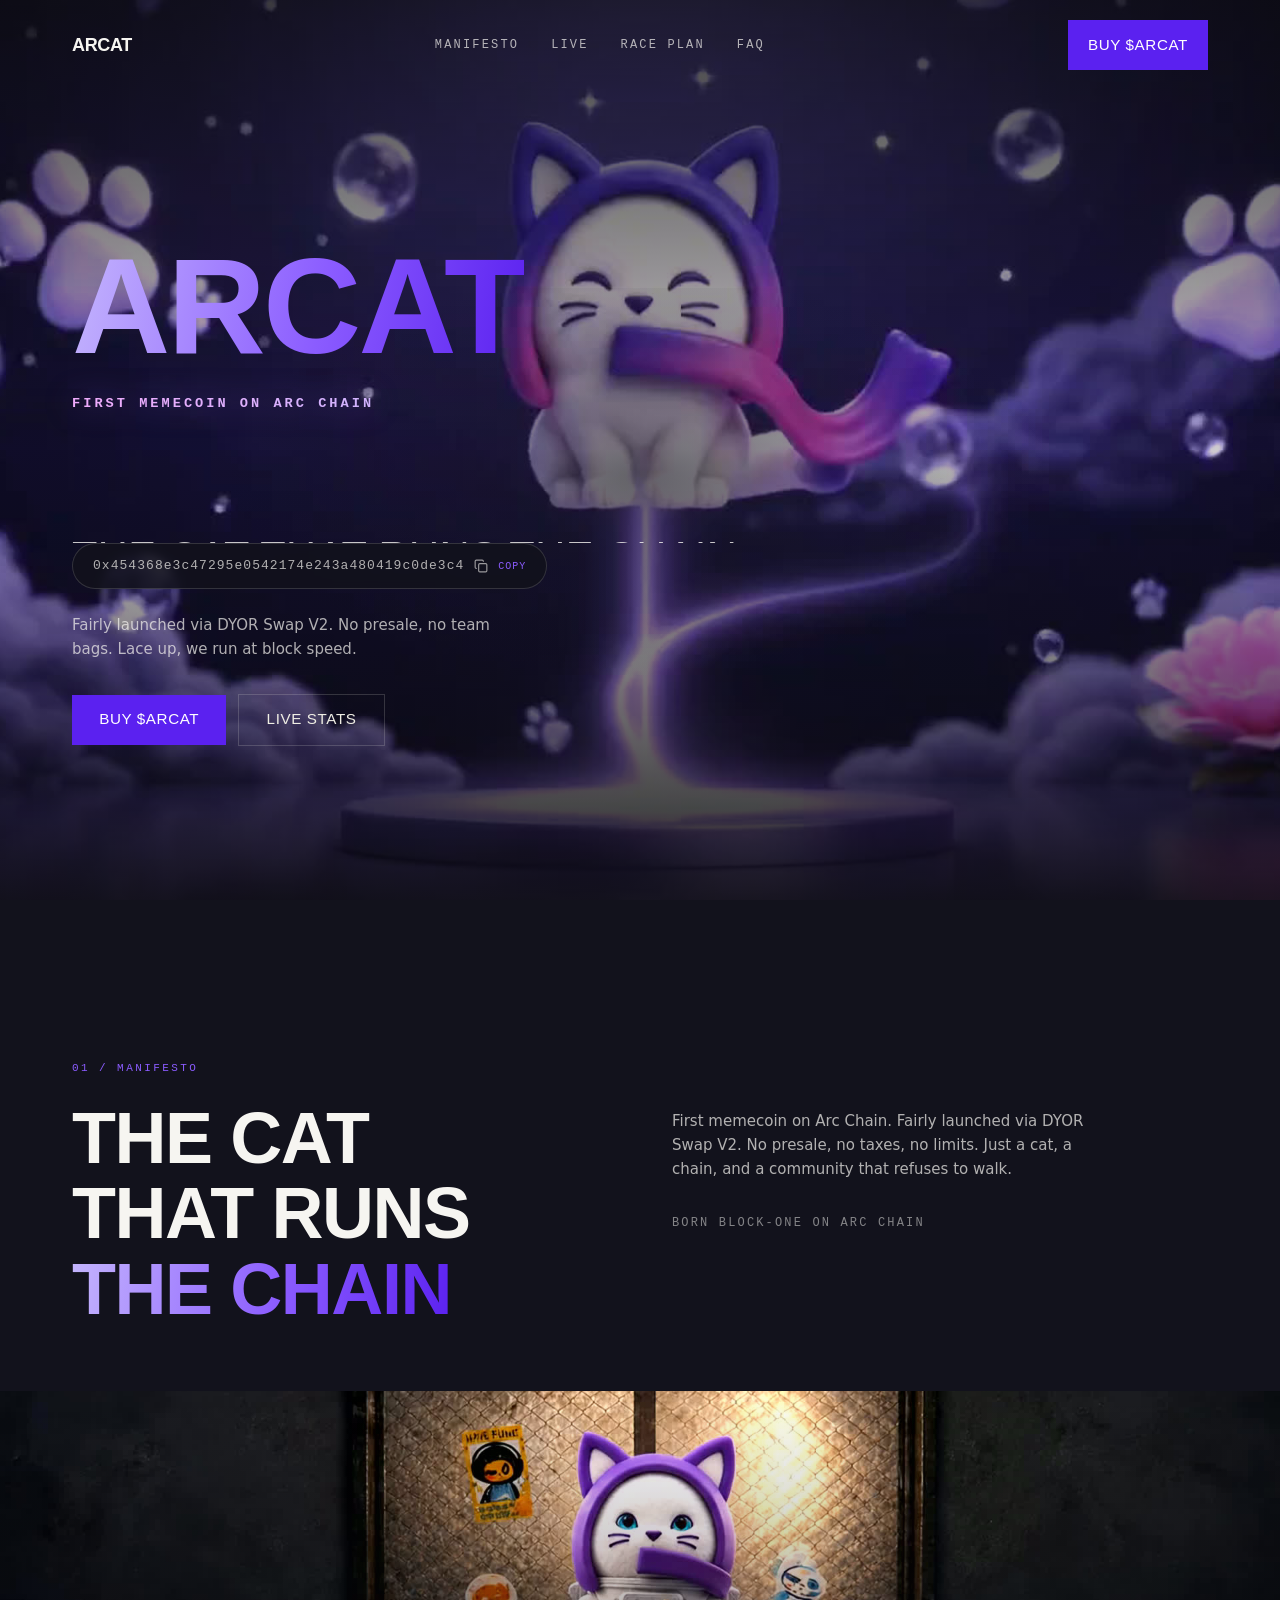
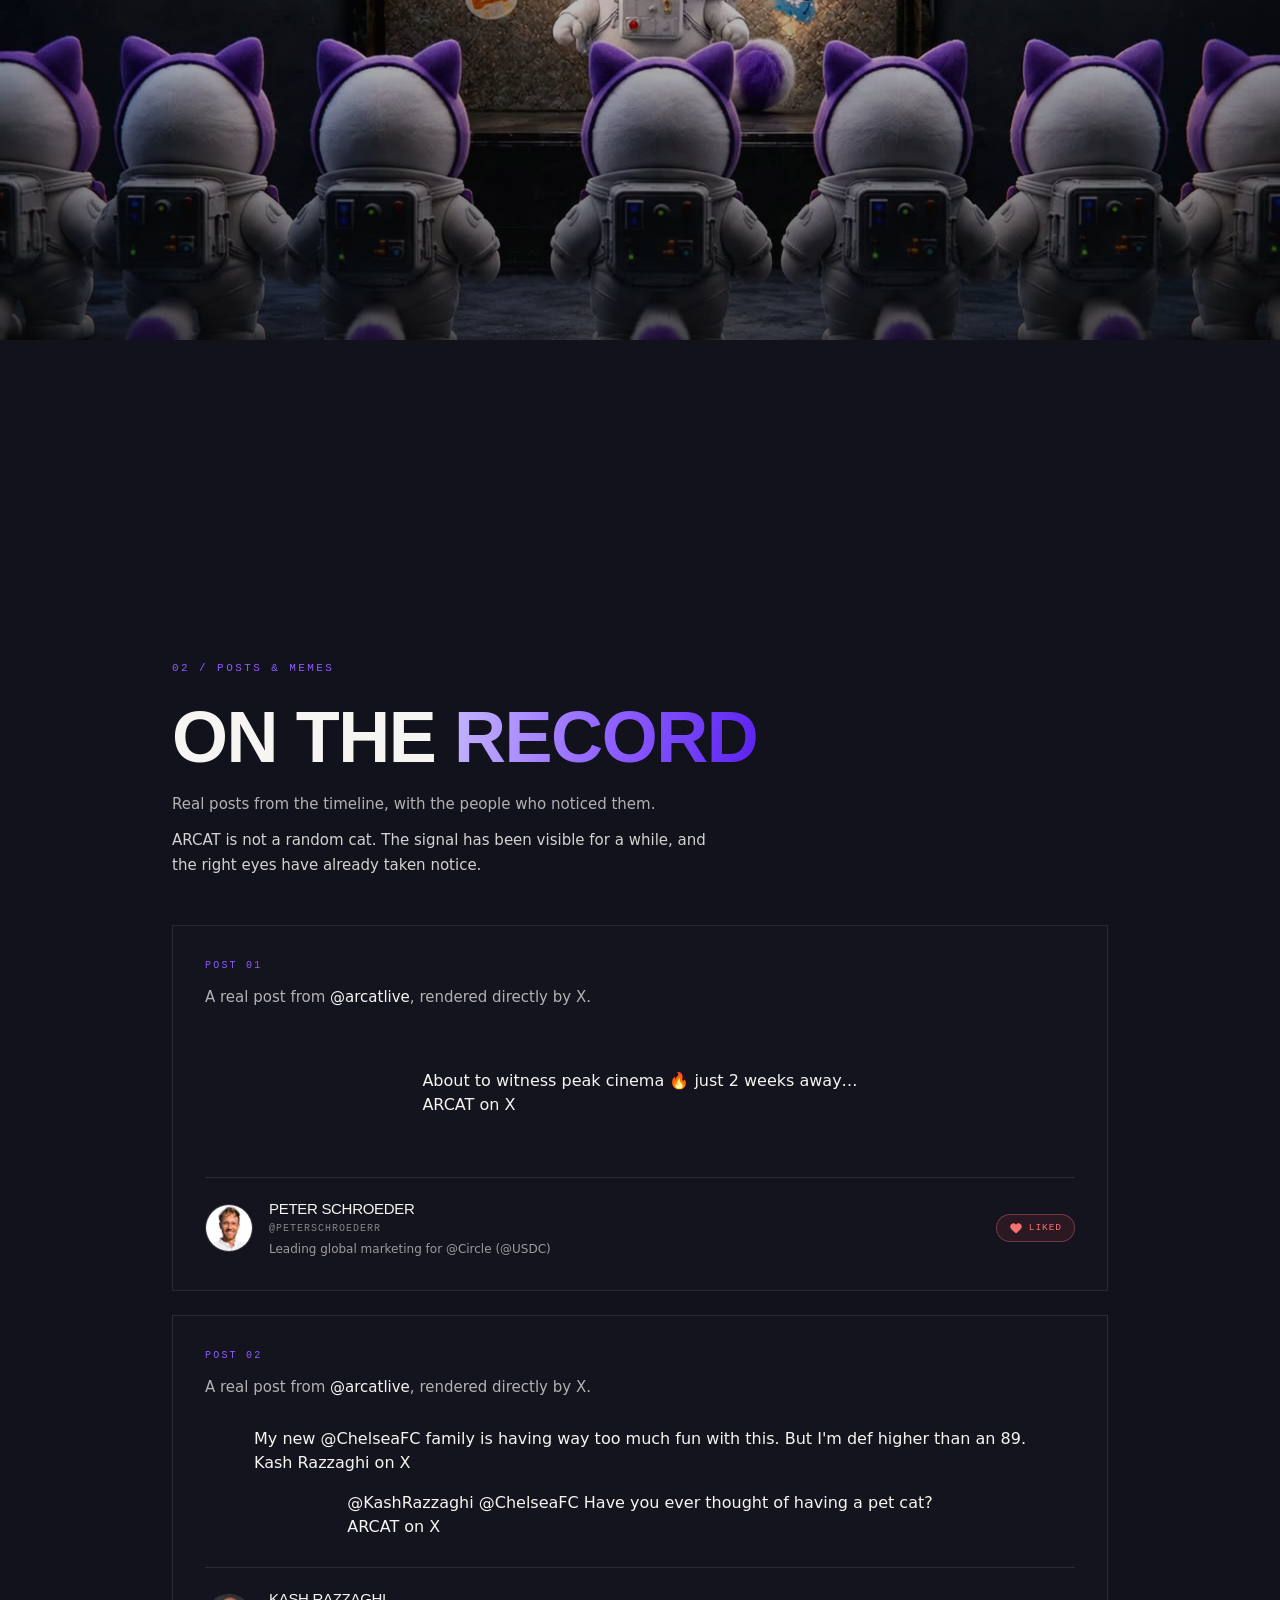
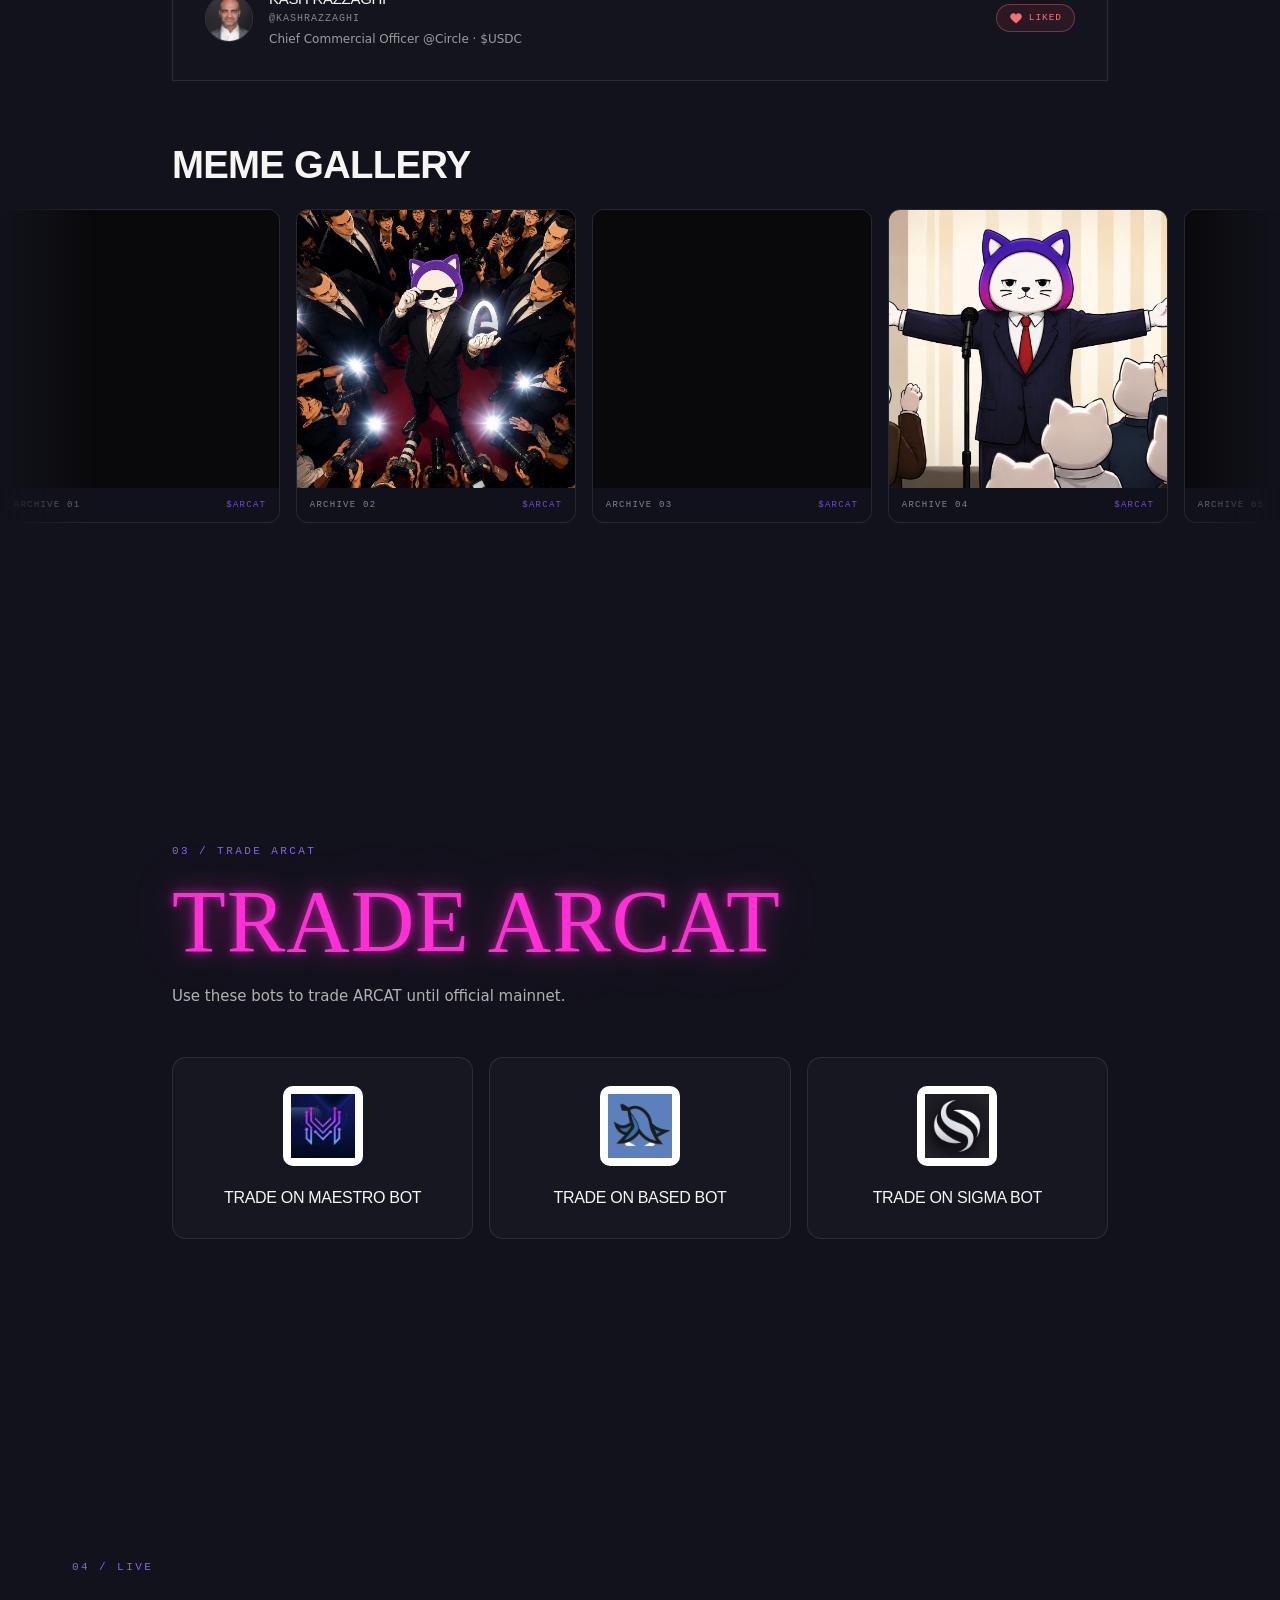
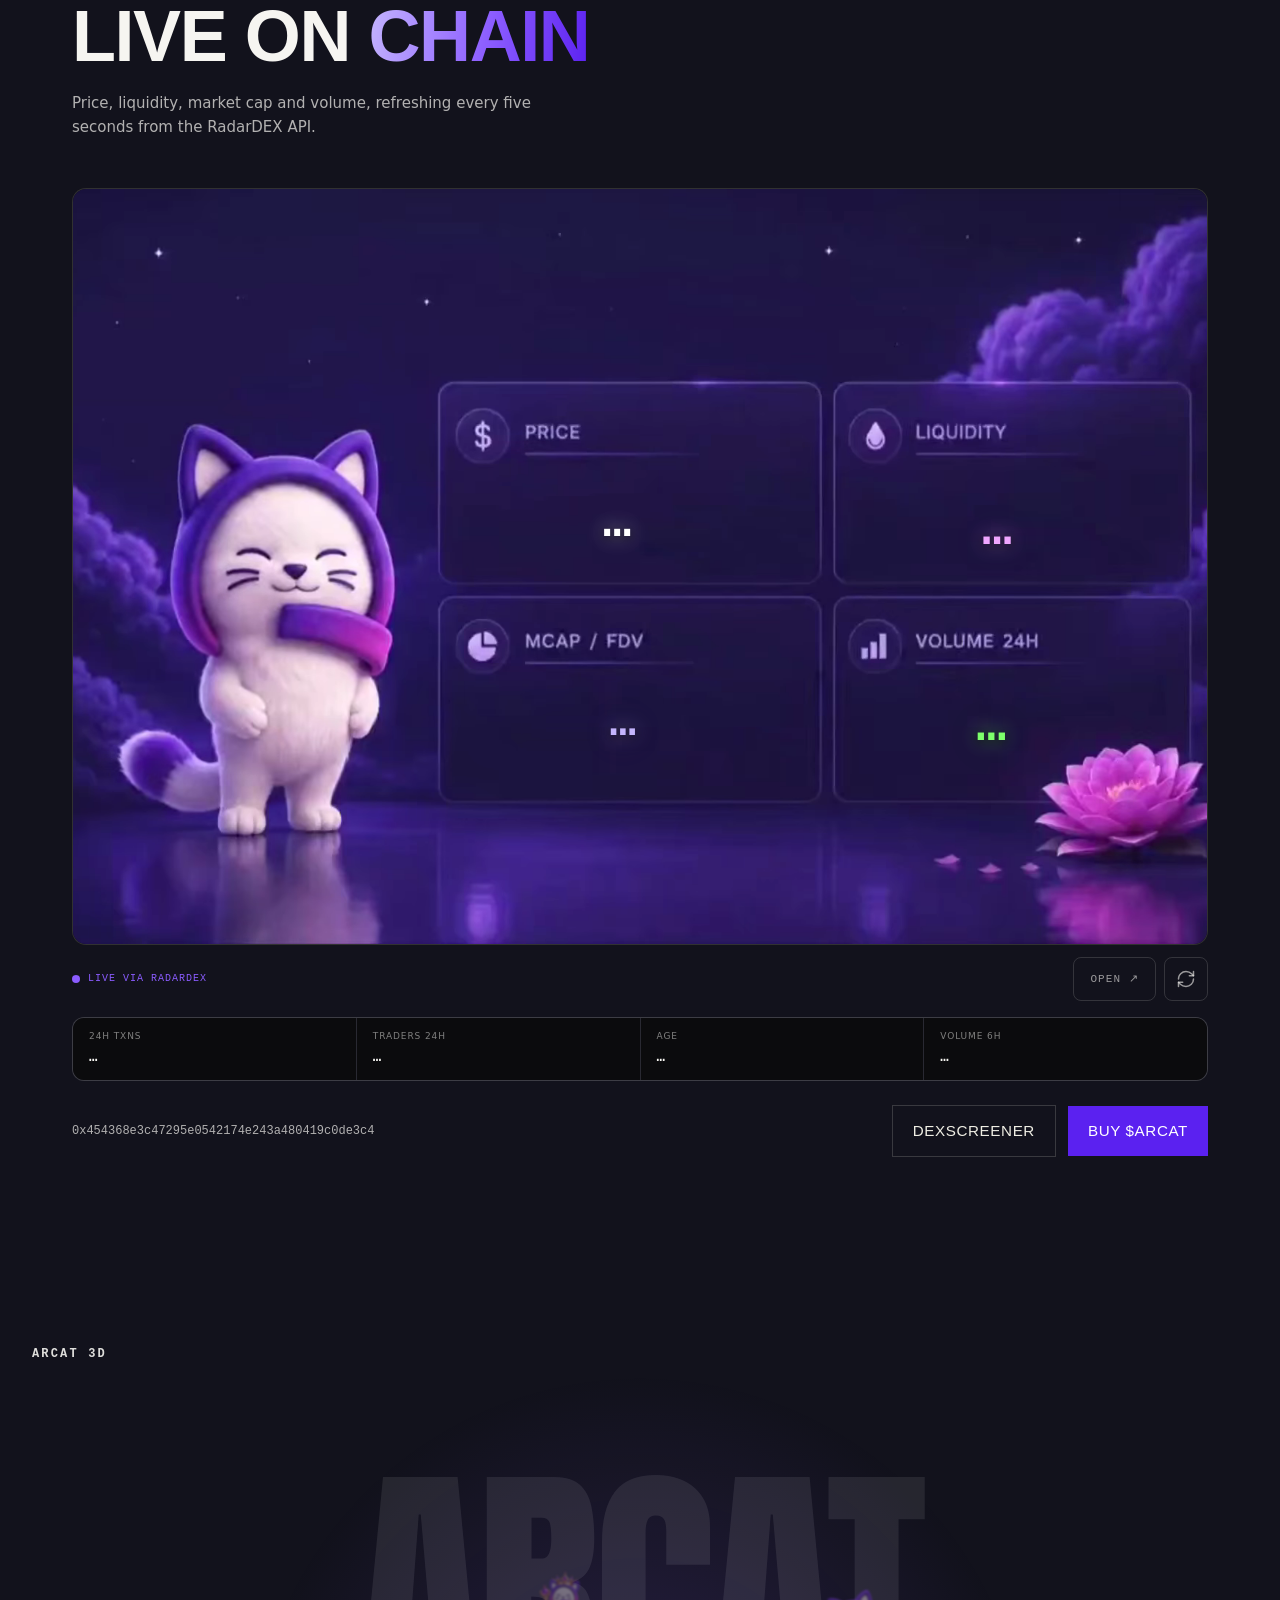
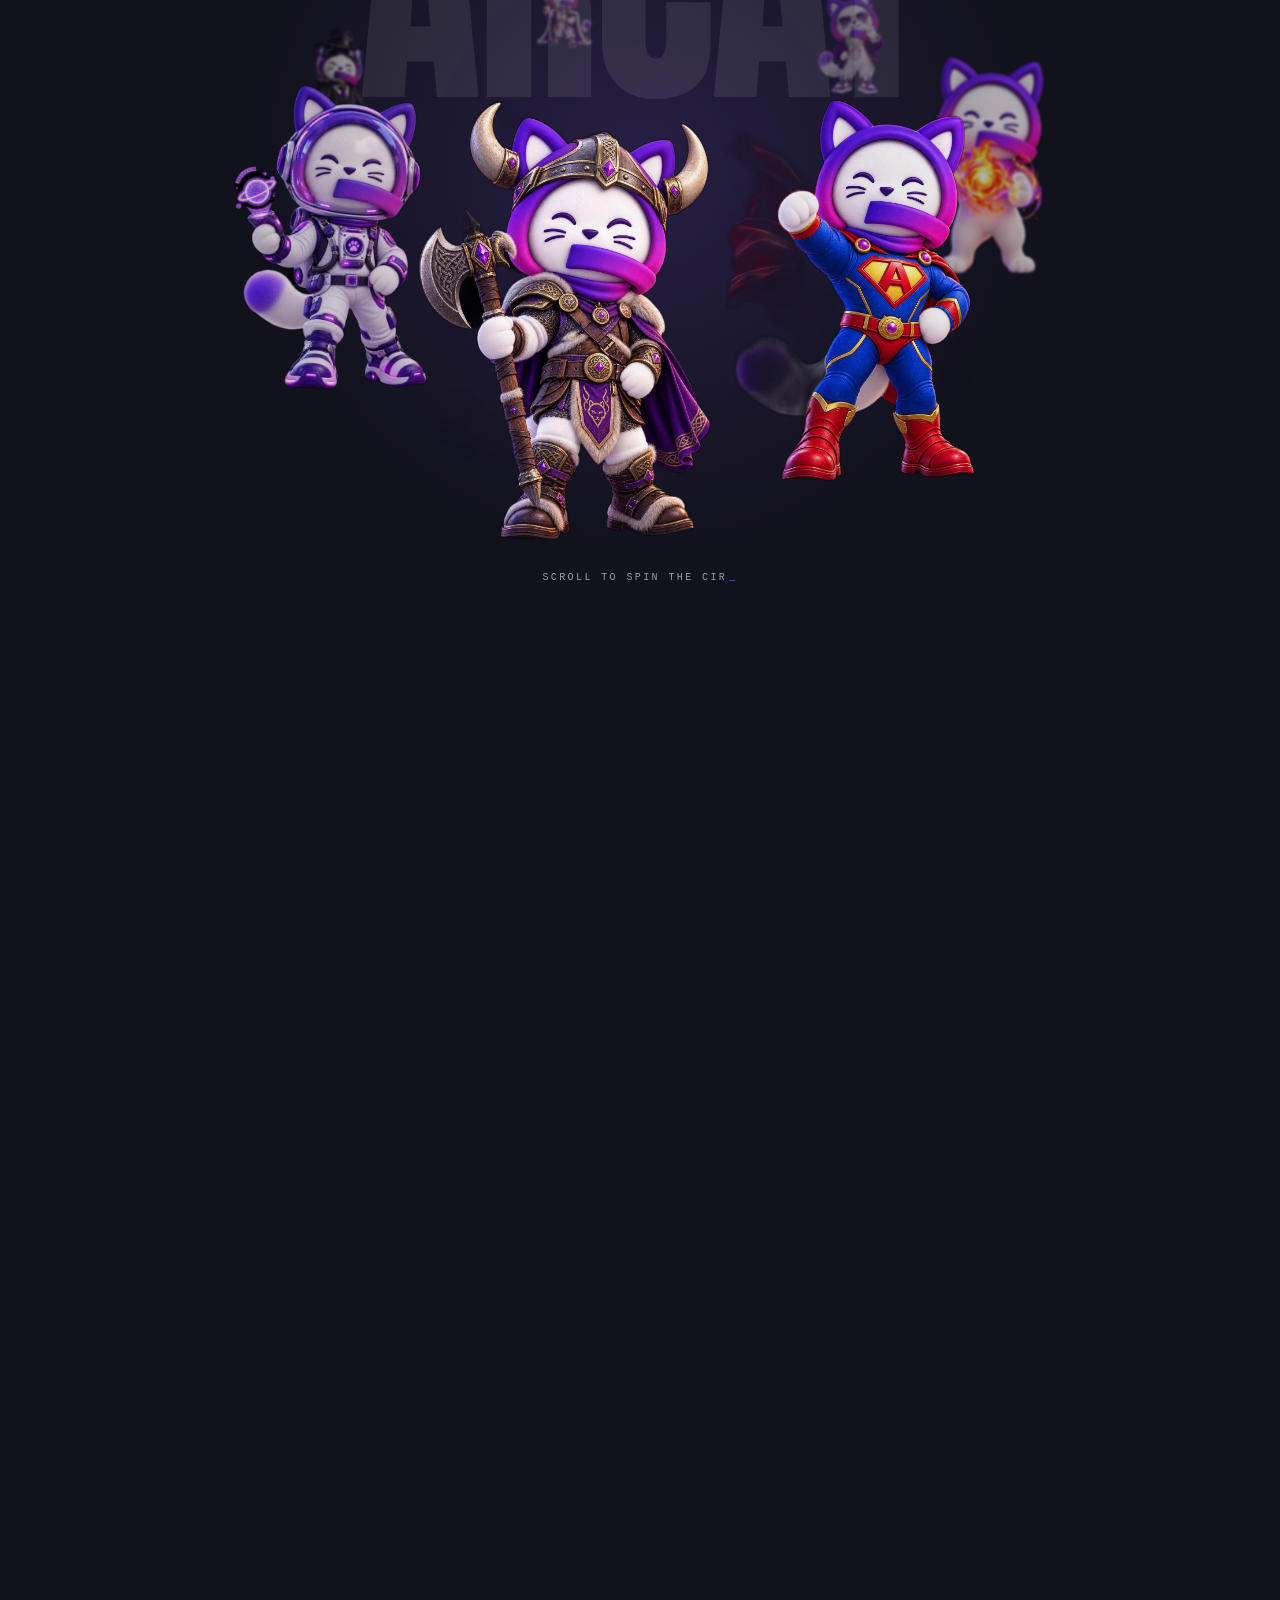
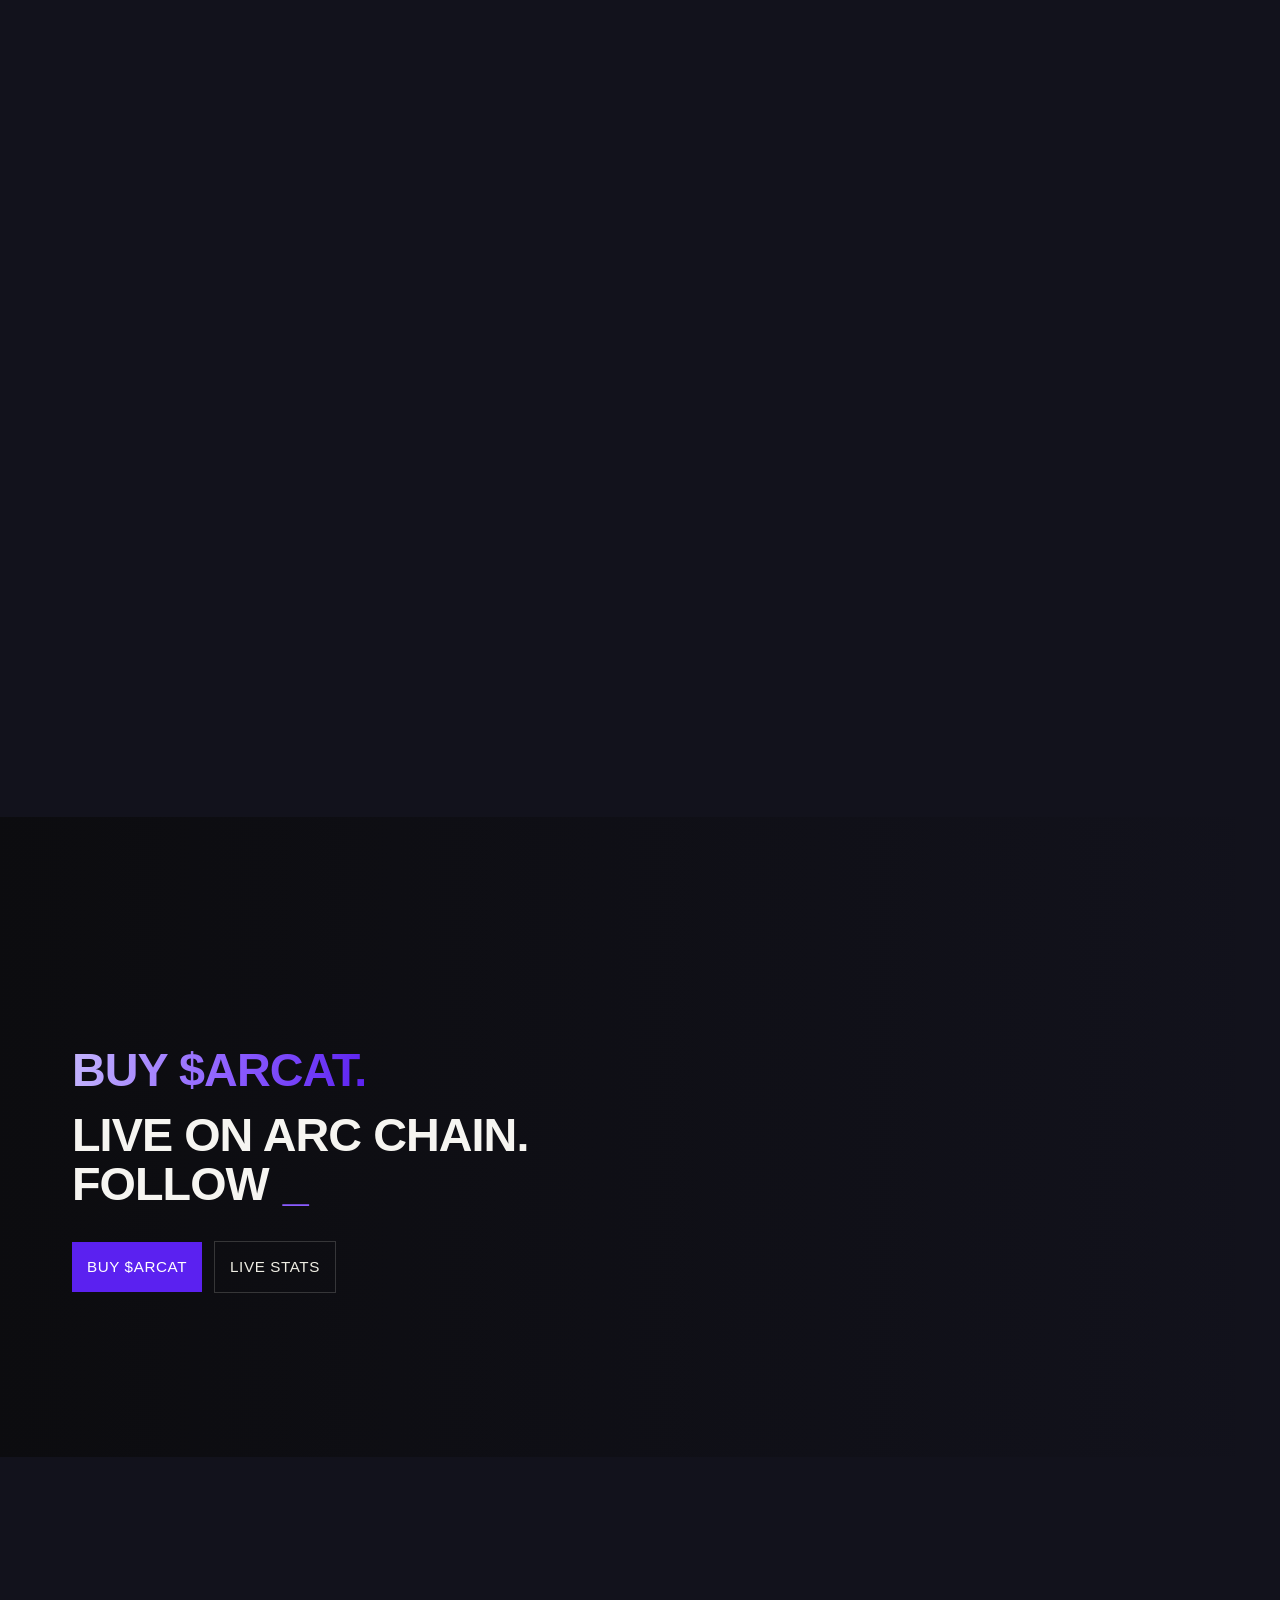
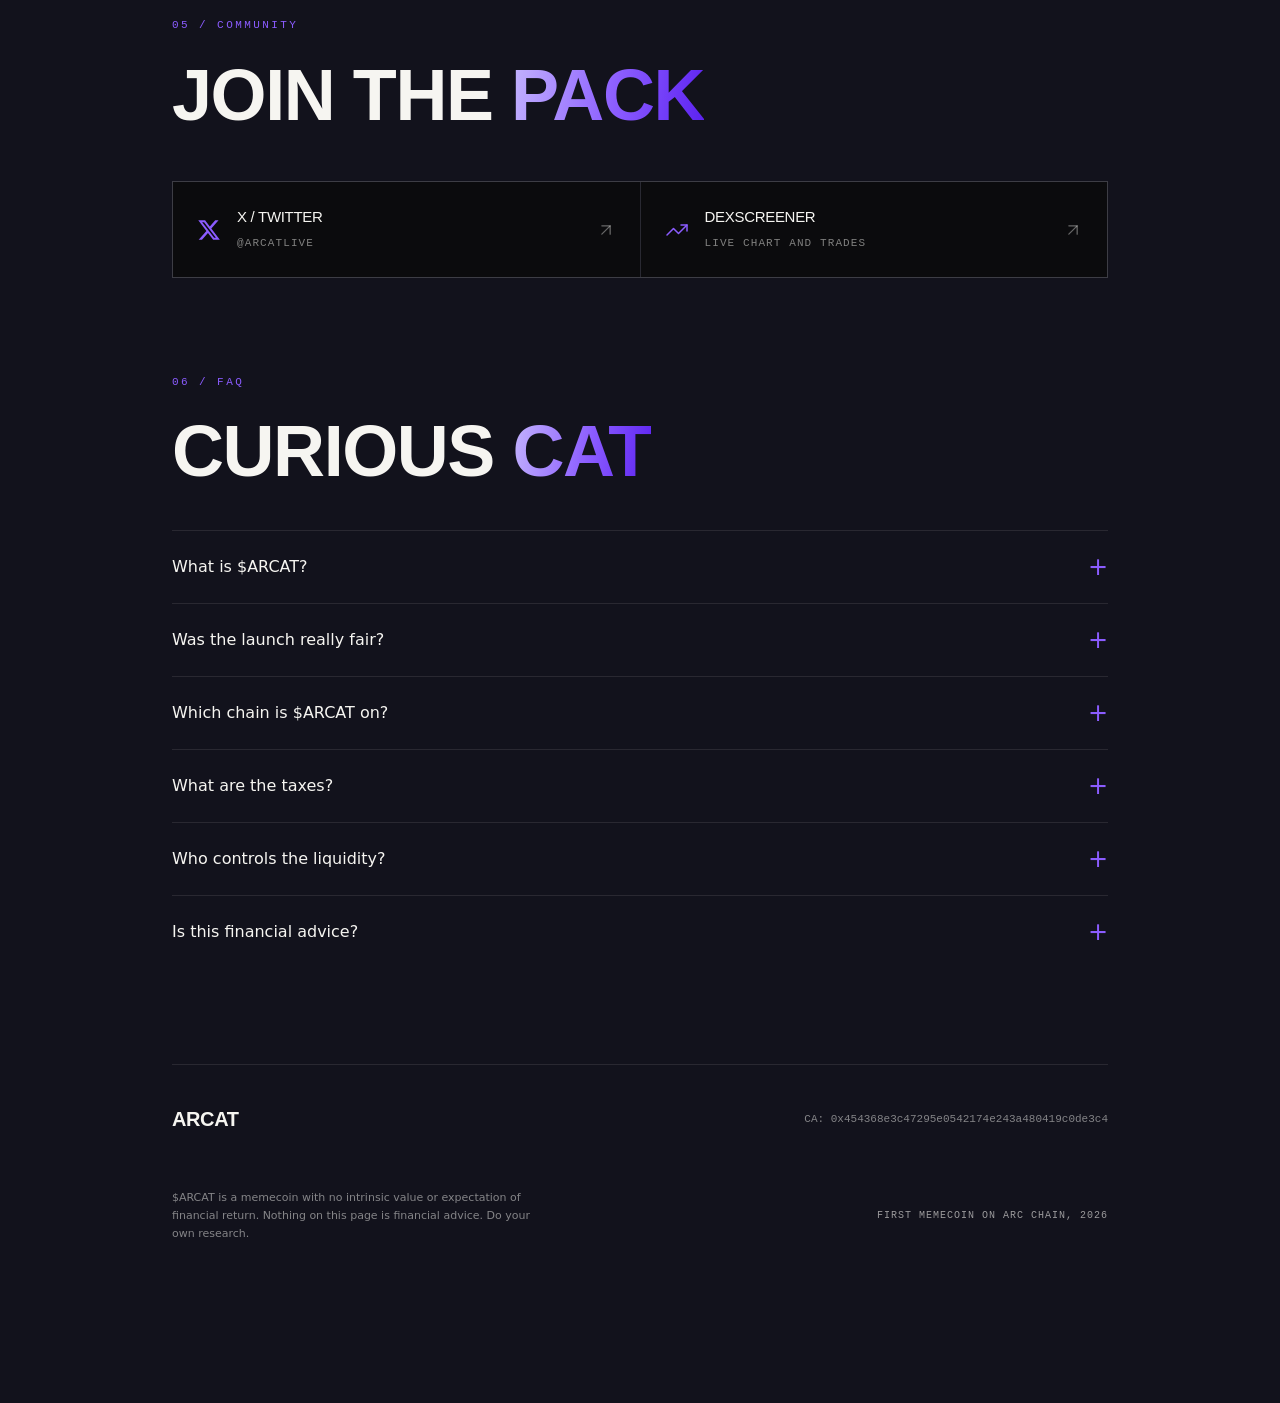
==== index.html @ 1b44b1a7 "first commit" ====
<!DOCTYPE html>
<html lang="en">
  <head>
    <meta charset="UTF-8" />
    <link rel="icon" type="image/png" href="/favicon.png" />
    <meta
      name="viewport"
      content="width=device-width, initial-scale=1.0, viewport-fit=cover"
    />
    <meta name="theme-color" content="#06060c" />
    <title>ARCAT - First Memecoin on Arc Chain</title>
    <meta
      name="description"
      content="$ARCAT - the first memecoin on Arc Chain. Fairly launched via DYOR Swap V2. 0/0 tax, LP burned, live stats."
    />
    <meta property="og:type" content="website" />
    <meta property="og:title" content="ARCAT - First Memecoin on Arc Chain" />
    <meta
      property="og:description"
      content="The cat that runs the chain. Fair launch on DYOR Swap V2. Live stats, roadmap, community."
    />
    <meta property="og:image" content="/arcat-first-poster.jpg" />
    <meta name="twitter:card" content="summary_large_image" />
    <meta name="twitter:title" content="ARCAT - First Memecoin on Arc Chain" />
    <meta
      name="twitter:description"
      content="The cat that runs the chain. Fair launch on DYOR Swap V2."
    />
    <meta name="twitter:image" content="/arcat-first-poster.jpg" />
    <link rel="preconnect" href="https://fonts.googleapis.com" />
    <link rel="preconnect" href="https://fonts.gstatic.com" crossorigin />
    <link
      href="https://fonts.googleapis.com/css2?family=Anton&family=Condiment&display=swap"
      rel="stylesheet"
    />
    <script type="module" crossorigin src="/assets/index-ZQ5dxdTc.js"></script>
    <link rel="stylesheet" crossorigin href="/assets/index-Cl1uvw8Z.css" />
  </head>
  <body>
    <div id="root"></div>
    <script
      type="module"
      src="https://static.cloudflareinsights.com/beacon.min.js/v31edd6df95cf4e85bb4c19e7a9bdbcba1788362987495"
      integrity="sha512-iIg7k2xntmwu6/uSb5tpc/hySgZc4eoL31yB29W6tJFo2akwjPWcEqnCEdJvGexCL0KEQwVYv5BlowfhVz26hg=="
      data-cf-beacon='{"version":"2024.11.0","token":"77a4438029e345109acf500dff953395","r":1,"spa":2}'
      crossorigin="anonymous"
    ></script>
  </body>
</html>
---- assets/index-Cl1uvw8Z.css ----
*,
:before,
:after,
::backdrop {
  --tw-border-spacing-x: 0;
  --tw-border-spacing-y: 0;
  --tw-translate-x: 0;
  --tw-translate-y: 0;
  --tw-rotate: 0;
  --tw-skew-x: 0;
  --tw-skew-y: 0;
  --tw-scale-x: 1;
  --tw-scale-y: 1;
  --tw-pan-x: ;
  --tw-pan-y: ;
  --tw-pinch-zoom: ;
  --tw-scroll-snap-strictness: proximity;
  --tw-gradient-from-position: ;
  --tw-gradient-via-position: ;
  --tw-gradient-to-position: ;
  --tw-ordinal: ;
  --tw-slashed-zero: ;
  --tw-numeric-figure: ;
  --tw-numeric-spacing: ;
  --tw-numeric-fraction: ;
  --tw-ring-inset: ;
  --tw-ring-offset-width: 0px;
  --tw-ring-offset-color: #fff;
  --tw-ring-color: #3b82f680;
  --tw-ring-offset-shadow: 0 0 #0000;
  --tw-ring-shadow: 0 0 #0000;
  --tw-shadow: 0 0 #0000;
  --tw-shadow-colored: 0 0 #0000;
  --tw-blur: ;
  --tw-brightness: ;
  --tw-contrast: ;
  --tw-grayscale: ;
  --tw-hue-rotate: ;
  --tw-invert: ;
  --tw-saturate: ;
  --tw-sepia: ;
  --tw-drop-shadow: ;
  --tw-backdrop-blur: ;
  --tw-backdrop-brightness: ;
  --tw-backdrop-contrast: ;
  --tw-backdrop-grayscale: ;
  --tw-backdrop-hue-rotate: ;
  --tw-backdrop-invert: ;
  --tw-backdrop-opacity: ;
  --tw-backdrop-saturate: ;
  --tw-backdrop-sepia: ;
  --tw-contain-size: ;
  --tw-contain-layout: ;
  --tw-contain-paint: ;
  --tw-contain-style: ;
}
*,
:before,
:after {
  box-sizing: border-box;
  border: 0 solid #e5e7eb;
}
:before,
:after {
  --tw-content: "";
}
html,
:host {
  -webkit-text-size-adjust: 100%;
  tab-size: 4;
  font-feature-settings: normal;
  font-variation-settings: normal;
  -webkit-tap-highlight-color: transparent;
  font-family: Space Grotesk, ui-sans-serif, system-ui, sans-serif;
  line-height: 1.5;
}
body {
  line-height: inherit;
  margin: 0;
}
hr {
  height: 0;
  color: inherit;
  border-top-width: 1px;
}
abbr:where([title]) {
  -webkit-text-decoration: underline dotted;
  text-decoration: underline dotted;
}
h1,
h2,
h3,
h4,
h5,
h6 {
  font-size: inherit;
  font-weight: inherit;
}
a {
  color: inherit;
  -webkit-text-decoration: inherit;
  text-decoration: inherit;
}
b,
strong {
  font-weight: bolder;
}
code,
kbd,
samp,
pre {
  font-feature-settings: normal;
  font-variation-settings: normal;
  font-family: JetBrains Mono, ui-monospace, SFMono-Regular, Menlo, Consolas,
    monospace;
  font-size: 1em;
}
small {
  font-size: 80%;
}
sub,
sup {
  vertical-align: baseline;
  font-size: 75%;
  line-height: 0;
  position: relative;
}
sub {
  bottom: -0.25em;
}
sup {
  top: -0.5em;
}
table {
  text-indent: 0;
  border-color: inherit;
  border-collapse: collapse;
}
button,
input,
optgroup,
select,
textarea {
  font-feature-settings: inherit;
  font-variation-settings: inherit;
  font-family: inherit;
  font-size: 100%;
  font-weight: inherit;
  line-height: inherit;
  letter-spacing: inherit;
  color: inherit;
  margin: 0;
  padding: 0;
}
button,
select {
  text-transform: none;
}
button,
input:where([type="button"]),
input:where([type="reset"]),
input:where([type="submit"]) {
  -webkit-appearance: button;
  background-color: #0000;
  background-image: none;
}
:-moz-focusring {
  outline: auto;
}
:-moz-ui-invalid {
  box-shadow: none;
}
progress {
  vertical-align: baseline;
}
::-webkit-inner-spin-button {
  height: auto;
}
::-webkit-outer-spin-button {
  height: auto;
}
[type="search"] {
  -webkit-appearance: textfield;
  outline-offset: -2px;
}
::-webkit-search-decoration {
  -webkit-appearance: none;
}
::-webkit-file-upload-button {
  -webkit-appearance: button;
  font: inherit;
}
summary {
  display: list-item;
}
blockquote,
dl,
dd,
h1,
h2,
h3,
h4,
h5,
h6,
hr,
figure,
p,
pre {
  margin: 0;
}
fieldset {
  margin: 0;
  padding: 0;
}
legend {
  padding: 0;
}
ol,
ul,
menu {
  margin: 0;
  padding: 0;
  list-style: none;
}
dialog {
  padding: 0;
}
textarea {
  resize: vertical;
}
input::-moz-placeholder {
  opacity: 1;
  color: #9ca3af;
}
textarea::-moz-placeholder {
  opacity: 1;
  color: #9ca3af;
}
input::placeholder,
textarea::placeholder {
  opacity: 1;
  color: #9ca3af;
}
button,
[role="button"] {
  cursor: pointer;
}
:disabled {
  cursor: default;
}
img,
svg,
video,
canvas,
audio,
iframe,
embed,
object {
  vertical-align: middle;
  display: block;
}
img,
video {
  max-width: 100%;
  height: auto;
}
[hidden]:where(:not([hidden="until-found"])) {
  display: none;
}
html {
  -webkit-text-size-adjust: 100%;
  scroll-behavior: smooth;
  -webkit-tap-highlight-color: transparent;
}
body {
  color: #efeee4;
  -webkit-font-smoothing: antialiased;
  background: #12121c;
  margin: 0;
  font-family: Space Grotesk, ui-sans-serif, system-ui, sans-serif;
  font-weight: 400;
}
h1,
h2,
h3 {
  text-transform: uppercase;
  letter-spacing: -0.02em;
  font-family: Unbounded, sans-serif;
  font-weight: 800;
  line-height: 1.05;
}
::selection {
  color: #fff;
  background: #8b5cff;
}
img,
video {
  -webkit-user-drag: none;
}
.pointer-events-none {
  pointer-events: none;
}
.visible {
  visibility: visible;
}
.static {
  position: static;
}
.absolute {
  position: absolute;
}
.relative {
  position: relative;
}
.sticky {
  position: sticky;
}
.inset-0 {
  inset: 0;
}
.inset-x-0 {
  left: 0;
  right: 0;
}
.bottom-4 {
  bottom: 1rem;
}
.left-1\/2 {
  left: 50%;
}
.left-4 {
  left: 1rem;
}
.top-0 {
  top: 0;
}
.top-1\/2 {
  top: 50%;
}
.top-6 {
  top: 1.5rem;
}
.top-\[16\%\] {
  top: 16%;
}
.top-\[32\%\] {
  top: 32%;
}
.z-10 {
  z-index: 10;
}
.z-\[1\] {
  z-index: 1;
}
.z-\[3\] {
  z-index: 3;
}
.z-\[60\] {
  z-index: 60;
}
.mx-auto {
  margin-left: auto;
  margin-right: auto;
}
.mb-2 {
  margin-bottom: 0.5rem;
}
.ml-auto {
  margin-left: auto;
}
.mt-1 {
  margin-top: 0.25rem;
}
.mt-10 {
  margin-top: 2.5rem;
}
.mt-12 {
  margin-top: 3rem;
}
.mt-16 {
  margin-top: 4rem;
}
.mt-24 {
  margin-top: 6rem;
}
.mt-3 {
  margin-top: 0.75rem;
}
.mt-4 {
  margin-top: 1rem;
}
.mt-6 {
  margin-top: 1.5rem;
}
.mt-7 {
  margin-top: 1.75rem;
}
.mt-8 {
  margin-top: 2rem;
}
.line-clamp-1 {
  -webkit-line-clamp: 1;
  -webkit-box-orient: vertical;
  display: -webkit-box;
  overflow: hidden;
}
.block {
  display: block;
}
.inline-block {
  display: inline-block;
}
.flex {
  display: flex;
}
.inline-flex {
  display: inline-flex;
}
.grid {
  display: grid;
}
.hidden {
  display: none;
}
.aspect-\[16\/9\] {
  aspect-ratio: 16/9;
}
.h-11 {
  height: 2.75rem;
}
.h-12 {
  height: 3rem;
}
.h-16 {
  height: 4rem;
}
.h-2 {
  height: 0.5rem;
}
.h-20 {
  height: 5rem;
}
.h-3\.5 {
  height: 0.875rem;
}
.h-5 {
  height: 1.25rem;
}
.h-6 {
  height: 1.5rem;
}
.h-\[100dvh\] {
  height: 100dvh;
}
.h-\[17px\] {
  height: 17px;
}
.h-\[18px\] {
  height: 18px;
}
.h-\[300vh\] {
  height: 300vh;
}
.h-\[44px\] {
  height: 44px;
}
.h-\[46vh\] {
  height: 46vh;
}
.h-auto {
  height: auto;
}
.h-full {
  height: 100%;
}
.\!min-h-\[37px\] {
  min-height: 37px !important;
}
.\!min-h-\[40px\] {
  min-height: 40px !important;
}
.min-h-\[44px\] {
  min-height: 44px;
}
.min-h-\[520px\] {
  min-height: 520px;
}
.w-11 {
  width: 2.75rem;
}
.w-12 {
  width: 3rem;
}
.w-16 {
  width: 4rem;
}
.w-2 {
  width: 0.5rem;
}
.w-20 {
  width: 5rem;
}
.w-3\.5 {
  width: 0.875rem;
}
.w-5 {
  width: 1.25rem;
}
.w-6 {
  width: 1.5rem;
}
.w-\[17px\] {
  width: 17px;
}
.w-\[18px\] {
  width: 18px;
}
.w-\[44px\] {
  width: 44px;
}
.w-\[min\(62rem\,92\%\)\] {
  width: min(62rem, 92%);
}
.w-fit {
  width: fit-content;
}
.w-full {
  width: 100%;
}
.min-w-0 {
  min-width: 0;
}
.max-w-\[1000px\] {
  max-width: 1000px;
}
.max-w-\[1200px\] {
  max-width: 1200px;
}
.max-w-\[46ch\] {
  max-width: 46ch;
}
.max-w-\[50ch\] {
  max-width: 50ch;
}
.max-w-\[52ch\] {
  max-width: 52ch;
}
.max-w-\[560px\] {
  max-width: 560px;
}
.max-w-\[56ch\] {
  max-width: 56ch;
}
.max-w-\[58ch\] {
  max-width: 58ch;
}
.max-w-\[900px\] {
  max-width: 900px;
}
.max-w-full {
  max-width: 100%;
}
.flex-1 {
  flex: 1;
}
.flex-none {
  flex: none;
}
.shrink-0 {
  flex-shrink: 0;
}
.-translate-x-1\/2 {
  --tw-translate-x: -50%;
  transform: translate(var(--tw-translate-x), var(--tw-translate-y))
    rotate(var(--tw-rotate)) skewX(var(--tw-skew-x)) skewY(var(--tw-skew-y))
    scaleX(var(--tw-scale-x)) scaleY(var(--tw-scale-y));
}
.-translate-y-1\/2 {
  --tw-translate-y: -50%;
  transform: translate(var(--tw-translate-x), var(--tw-translate-y))
    rotate(var(--tw-rotate)) skewX(var(--tw-skew-x)) skewY(var(--tw-skew-y))
    scaleX(var(--tw-scale-x)) scaleY(var(--tw-scale-y));
}
.translate-y-\[5\%\] {
  --tw-translate-y: 5%;
  transform: translate(var(--tw-translate-x), var(--tw-translate-y))
    rotate(var(--tw-rotate)) skewX(var(--tw-skew-x)) skewY(var(--tw-skew-y))
    scaleX(var(--tw-scale-x)) scaleY(var(--tw-scale-y));
}
.transform {
  transform: translate(var(--tw-translate-x), var(--tw-translate-y))
    rotate(var(--tw-rotate)) skewX(var(--tw-skew-x)) skewY(var(--tw-skew-y))
    scaleX(var(--tw-scale-x)) scaleY(var(--tw-scale-y));
}
@keyframes pulse {
  50% {
    opacity: 0.5;
  }
}
.animate-pulse {
  animation: 2s cubic-bezier(0.4, 0, 0.6, 1) infinite pulse;
}
@keyframes spin {
  to {
    transform: rotate(360deg);
  }
}
.animate-spin {
  animation: 1s linear infinite spin;
}
.cursor-pointer {
  cursor: pointer;
}
.select-none {
  -webkit-user-select: none;
  user-select: none;
}
.resize {
  resize: both;
}
.list-none {
  list-style-type: none;
}
.grid-cols-2 {
  grid-template-columns: repeat(2, minmax(0, 1fr));
}
.flex-col {
  flex-direction: column;
}
.flex-wrap {
  flex-wrap: wrap;
}
.place-items-center {
  place-items: center;
}
.items-start {
  align-items: flex-start;
}
.items-center {
  align-items: center;
}
.justify-center {
  justify-content: center;
}
.justify-between {
  justify-content: space-between;
}
.gap-1 {
  gap: 0.25rem;
}
.gap-1\.5 {
  gap: 0.375rem;
}
.gap-10 {
  gap: 2.5rem;
}
.gap-2 {
  gap: 0.5rem;
}
.gap-3 {
  gap: 0.75rem;
}
.gap-4 {
  gap: 1rem;
}
.gap-5 {
  gap: 1.25rem;
}
.gap-6 {
  gap: 1.5rem;
}
.gap-8 {
  gap: 2rem;
}
.gap-px {
  gap: 1px;
}
.overflow-hidden {
  overflow: hidden;
}
.truncate {
  text-overflow: ellipsis;
  white-space: nowrap;
  overflow: hidden;
}
.break-all {
  word-break: break-all;
}
.rounded-full {
  border-radius: 9999px;
}
.rounded-lg {
  border-radius: 0.5rem;
}
.rounded-xl {
  border-radius: 0.75rem;
}
.border {
  border-width: 1px;
}
.border-b {
  border-bottom-width: 1px;
}
.border-t {
  border-top-width: 1px;
}
.border-\[\#38444d\] {
  --tw-border-opacity: 1;
  border-color: rgb(56 68 77 / var(--tw-border-opacity, 1));
}
.border-paper\/10 {
  border-color: #f6f5f11a;
}
.border-paper\/15 {
  border-color: #f6f5f126;
}
.border-red-400\/35 {
  border-color: #f8717159;
}
.bg-\[\#0b0b0d\] {
  --tw-bg-opacity: 1;
  background-color: rgb(11 11 13 / var(--tw-bg-opacity, 1));
}
.bg-\[\#12121c\]\/85 {
  background-color: #12121cd9;
}
.bg-accent {
  --tw-bg-opacity: 1;
  background-color: rgb(139 92 255 / var(--tw-bg-opacity, 1));
}
.bg-bg {
  --tw-bg-opacity: 1;
  background-color: rgb(18 18 28 / var(--tw-bg-opacity, 1));
}
.bg-panel\/40 {
  background-color: #1a1a2666;
}
.bg-paper\/10 {
  background-color: #f6f5f11a;
}
.bg-red-500\/10 {
  background-color: #ef44441a;
}
.bg-gradient-to-b {
  background-image: linear-gradient(to bottom, var(--tw-gradient-stops));
}
.bg-gradient-to-r {
  background-image: linear-gradient(to right, var(--tw-gradient-stops));
}
.bg-gradient-to-t {
  background-image: linear-gradient(to top, var(--tw-gradient-stops));
}
.from-\[\#0b0b0d\]\/70 {
  --tw-gradient-from: #0b0b0db3 var(--tw-gradient-from-position);
  --tw-gradient-to: #0b0b0d00 var(--tw-gradient-to-position);
  --tw-gradient-stops: var(--tw-gradient-from), var(--tw-gradient-to);
}
.from-\[\#0b0b0d\]\/80 {
  --tw-gradient-from: #0b0b0dcc var(--tw-gradient-from-position);
  --tw-gradient-to: #0b0b0d00 var(--tw-gradient-to-position);
  --tw-gradient-stops: var(--tw-gradient-from), var(--tw-gradient-to);
}
.from-\[\#0b0b0d\]\/85 {
  --tw-gradient-from: #0b0b0dd9 var(--tw-gradient-from-position);
  --tw-gradient-to: #0b0b0d00 var(--tw-gradient-to-position);
  --tw-gradient-stops: var(--tw-gradient-from), var(--tw-gradient-to);
}
.via-\[\#0b0b0d\]\/20 {
  --tw-gradient-to: #0b0b0d00 var(--tw-gradient-to-position);
  --tw-gradient-stops: var(--tw-gradient-from),
    #0b0b0d33 var(--tw-gradient-via-position), var(--tw-gradient-to);
}
.via-\[\#0b0b0d\]\/40 {
  --tw-gradient-to: #0b0b0d00 var(--tw-gradient-to-position);
  --tw-gradient-stops: var(--tw-gradient-from),
    #0b0b0d66 var(--tw-gradient-via-position), var(--tw-gradient-to);
}
.to-\[\#0b0b0d\]\/90 {
  --tw-gradient-to: #0b0b0de6 var(--tw-gradient-to-position);
}
.to-transparent {
  --tw-gradient-to: transparent var(--tw-gradient-to-position);
}
.fill-\[\#1d9bf0\] {
  fill: #1d9bf0;
}
.fill-\[\#f91880\] {
  fill: #f91880;
}
.fill-red-400 {
  fill: #f87171;
}
.object-contain {
  -o-object-fit: contain;
  object-fit: contain;
}
.object-cover {
  -o-object-fit: cover;
  object-fit: cover;
}
.p-6 {
  padding: 1.5rem;
}
.p-7 {
  padding: 1.75rem;
}
.\!px-5 {
  padding-left: 1.25rem !important;
  padding-right: 1.25rem !important;
}
.\!px-\[15px\] {
  padding-left: 15px !important;
  padding-right: 15px !important;
}
.px-3 {
  padding-left: 0.75rem;
  padding-right: 0.75rem;
}
.px-3\.5 {
  padding-left: 0.875rem;
  padding-right: 0.875rem;
}
.px-4 {
  padding-left: 1rem;
  padding-right: 1rem;
}
.px-6 {
  padding-left: 1.5rem;
  padding-right: 1.5rem;
}
.py-1\.5 {
  padding-top: 0.375rem;
  padding-bottom: 0.375rem;
}
.py-2 {
  padding-top: 0.5rem;
  padding-bottom: 0.5rem;
}
.py-28 {
  padding-top: 7rem;
  padding-bottom: 7rem;
}
.py-3 {
  padding-top: 0.75rem;
  padding-bottom: 0.75rem;
}
.py-5 {
  padding-top: 1.25rem;
  padding-bottom: 1.25rem;
}
.pb-3 {
  padding-bottom: 0.75rem;
}
.pt-10 {
  padding-top: 2.5rem;
}
.pt-5 {
  padding-top: 1.25rem;
}
.pt-6 {
  padding-top: 1.5rem;
}
.text-center {
  text-align: center;
}
.text-right {
  text-align: right;
}
.align-bottom {
  vertical-align: bottom;
}
.font-mono {
  font-family: JetBrains Mono, ui-monospace, SFMono-Regular, Menlo, Consolas,
    monospace;
}
.text-2xl {
  font-size: 1.5rem;
  line-height: 2rem;
}
.text-\[10px\] {
  font-size: 10px;
}
.text-\[11\.5px\] {
  font-size: 11.5px;
}
.text-\[11px\] {
  font-size: 11px;
}
.text-\[12px\] {
  font-size: 12px;
}
.text-\[13px\] {
  font-size: 13px;
}
.text-\[14px\] {
  font-size: 14px;
}
.text-\[15px\] {
  font-size: 15px;
}
.text-\[16px\] {
  font-size: 16px;
}
.text-\[17px\] {
  font-size: 17px;
}
.text-\[9\.5px\] {
  font-size: 9.5px;
}
.text-\[9px\] {
  font-size: 9px;
}
.text-\[clamp\(1\.3rem\,4vw\,2\.6rem\)\] {
  font-size: clamp(1.3rem, 4vw, 2.6rem);
}
.text-\[clamp\(1\.56rem\,3\.7vw\,2\.92rem\)\] {
  font-size: clamp(1.56rem, 3.7vw, 2.92rem);
}
.text-\[clamp\(1\.5rem\,3vw\,2\.4rem\)\] {
  font-size: clamp(1.5rem, 3vw, 2.4rem);
}
.text-\[clamp\(2\.4rem\,6vw\,4\.5rem\)\] {
  font-size: clamp(2.4rem, 6vw, 4.5rem);
}
.text-\[clamp\(2\.4rem\,9vw\,5\.5rem\)\] {
  font-size: clamp(2.4rem, 9vw, 5.5rem);
}
.text-\[clamp\(3rem\,12vw\,8\.5rem\)\] {
  font-size: clamp(3rem, 12vw, 8.5rem);
}
.text-lg {
  font-size: 1.125rem;
  line-height: 1.75rem;
}
.text-xl {
  font-size: 1.25rem;
  line-height: 1.75rem;
}
.text-xs {
  font-size: 0.75rem;
  line-height: 1rem;
}
.font-bold {
  font-weight: 700;
}
.font-light {
  font-weight: 300;
}
.font-medium {
  font-weight: 500;
}
.font-normal {
  font-weight: 400;
}
.font-semibold {
  font-weight: 600;
}
.uppercase {
  text-transform: uppercase;
}
.leading-\[0\.92\] {
  line-height: 0.92;
}
.leading-relaxed {
  line-height: 1.625;
}
.tracking-\[0\.01em\] {
  letter-spacing: 0.01em;
}
.tracking-\[0\.06em\] {
  letter-spacing: 0.06em;
}
.tracking-\[0\.08em\] {
  letter-spacing: 0.08em;
}
.tracking-\[0\.18em\] {
  letter-spacing: 0.18em;
}
.tracking-\[0\.22em\] {
  letter-spacing: 0.22em;
}
.tracking-\[0\.24em\] {
  letter-spacing: 0.24em;
}
.tracking-wide {
  letter-spacing: 0.025em;
}
.tracking-widest {
  letter-spacing: 0.1em;
}
.text-\[\#15202b\] {
  --tw-text-opacity: 1;
  color: rgb(21 32 43 / var(--tw-text-opacity, 1));
}
.text-\[\#8899a6\] {
  --tw-text-opacity: 1;
  color: rgb(136 153 166 / var(--tw-text-opacity, 1));
}
.text-\[\#e7e9ea\] {
  --tw-text-opacity: 1;
  color: rgb(231 233 234 / var(--tw-text-opacity, 1));
}
.text-\[\#f91880\] {
  --tw-text-opacity: 1;
  color: rgb(249 24 128 / var(--tw-text-opacity, 1));
}
.text-accent {
  --tw-text-opacity: 1;
  color: rgb(139 92 255 / var(--tw-text-opacity, 1));
}
.text-paper {
  --tw-text-opacity: 1;
  color: rgb(246 245 241 / var(--tw-text-opacity, 1));
}
.text-paper\/40 {
  color: #f6f5f166;
}
.text-paper\/50 {
  color: #f6f5f180;
}
.text-paper\/60 {
  color: #f6f5f199;
}
.text-paper\/65 {
  color: #f6f5f1a6;
}
.text-paper\/70 {
  color: #f6f5f1b3;
}
.text-paper\/80 {
  color: #f6f5f1cc;
}
.text-paper\/85 {
  color: #f6f5f1d9;
}
.text-red-400 {
  --tw-text-opacity: 1;
  color: rgb(248 113 113 / var(--tw-text-opacity, 1));
}
.blur {
  --tw-blur: blur(8px);
  filter: var(--tw-blur) var(--tw-brightness) var(--tw-contrast)
    var(--tw-grayscale) var(--tw-hue-rotate) var(--tw-invert) var(--tw-saturate)
    var(--tw-sepia) var(--tw-drop-shadow);
}
.filter {
  filter: var(--tw-blur) var(--tw-brightness) var(--tw-contrast)
    var(--tw-grayscale) var(--tw-hue-rotate) var(--tw-invert) var(--tw-saturate)
    var(--tw-sepia) var(--tw-drop-shadow);
}
.backdrop-blur-sm {
  --tw-backdrop-blur: blur(4px);
  -webkit-backdrop-filter: var(--tw-backdrop-blur) var(--tw-backdrop-brightness)
    var(--tw-backdrop-contrast) var(--tw-backdrop-grayscale)
    var(--tw-backdrop-hue-rotate) var(--tw-backdrop-invert)
    var(--tw-backdrop-opacity) var(--tw-backdrop-saturate)
    var(--tw-backdrop-sepia);
  backdrop-filter: var(--tw-backdrop-blur) var(--tw-backdrop-brightness)
    var(--tw-backdrop-contrast) var(--tw-backdrop-grayscale)
    var(--tw-backdrop-hue-rotate) var(--tw-backdrop-invert)
    var(--tw-backdrop-opacity) var(--tw-backdrop-saturate)
    var(--tw-backdrop-sepia);
}
.transition {
  transition-property: color, background-color, border-color,
    text-decoration-color, fill, stroke, opacity, box-shadow, transform, filter,
    -webkit-backdrop-filter, backdrop-filter;
  transition-duration: 0.15s;
  transition-timing-function: cubic-bezier(0.4, 0, 0.2, 1);
}
.transition-opacity {
  transition-property: opacity;
  transition-duration: 0.15s;
  transition-timing-function: cubic-bezier(0.4, 0, 0.2, 1);
}
.transition-transform {
  transition-property: transform;
  transition-duration: 0.15s;
  transition-timing-function: cubic-bezier(0.4, 0, 0.2, 1);
}
.will-change-transform {
  will-change: transform;
}
@font-face {
  font-family: Pricedown;
  src: url(/fonts/Pricedown.woff) format("woff");
  font-display: swap;
  font-weight: 400;
}
@font-face {
  font-family: Anton;
  src: url(/fonts/Anton-Regular.ttf) format("truetype");
  font-display: swap;
  font-weight: 400;
}
@font-face {
  font-family: Inter;
  src: url(/fonts/Inter.ttf) format("truetype");
  font-display: swap;
  font-weight: 100 900;
}
@font-face {
  font-family: Unbounded;
  src: url(/fonts/Unbounded.ttf) format("truetype");
  font-display: swap;
  font-weight: 200 900;
}
@font-face {
  font-family: Technor;
  src: url(/fonts/Technor-400.woff2) format("woff2");
  font-display: swap;
  font-weight: 400;
}
@font-face {
  font-family: Switzer;
  src: url(/fonts/Switzer-400.woff2) format("woff2");
  font-display: swap;
  font-weight: 400;
}
@font-face {
  font-family: Switzer;
  src: url(/fonts/Switzer-500.woff2) format("woff2");
  font-display: swap;
  font-weight: 500;
}
@font-face {
  font-family: Switzer;
  src: url(/fonts/Switzer-700.woff2) format("woff2");
  font-display: swap;
  font-weight: 700;
}
@font-face {
  font-family: JetBrains Mono;
  src: url(/fonts/JetBrainsMono.ttf) format("truetype");
  font-display: swap;
  font-weight: 400 800;
}
.display {
  text-transform: uppercase;
  letter-spacing: -0.02em;
  font-family: Unbounded, sans-serif;
}
.mono {
  font-family: JetBrains Mono, ui-monospace, monospace;
}
.gta {
  color: #ff2fd6;
  text-shadow: 0 0 8px #ff2fd6a6, 0 0 24px #ff2fd66b, 0 0 55px #ff2fd647;
  letter-spacing: 0.01em;
  font-family: Pricedown, cursive;
  font-weight: 400;
  line-height: 1.05;
  display: inline-block;
  transform: skew(-4deg);
}
.bot-card {
  background: #171722;
  border: 1px solid #f6f5f11a;
  border-radius: 14px;
  transition: border-color 0.25s, transform 0.25s, background 0.25s;
}
.bot-card:hover {
  background: #1d1d2b;
  border-color: #ff2fd68c;
  transform: translateY(-3px);
}
.bot-logo {
  background: #fff;
  border-radius: 10px;
  padding: 6px;
}
.accent {
  background: linear-gradient(100deg, #c4b5fd 0%, #8b5cff 55%, #5b21f0 100%);
  color: #0000;
  -webkit-background-clip: text;
  background-clip: text;
}
.section-label {
  letter-spacing: 0.22em;
  text-transform: uppercase;
  color: #8b5cff;
  font-family: JetBrains Mono, monospace;
  font-size: 11px;
}
.meme-conveyor {
  margin-inline: calc(50% - 50vw);
  overflow: hidden;
  -webkit-mask-image: linear-gradient(90deg, #0000, #000 8% 92%, #0000);
  mask-image: linear-gradient(90deg, #0000, #000 8% 92%, #0000);
}
.arcat-tweet-list {
  flex-direction: column;
  justify-content: center;
  gap: 1rem;
  min-height: 120px;
  display: flex;
}
.arcat-tweet-list .twitter-tweet {
  margin: 0 auto !important;
}
.arcat-tweet-kash {
  max-width: 550px;
  margin-inline: auto;
}
.arcat-static-tweet {
  background: #15202b;
  border: 1px solid #38444d;
  border-radius: 14px;
  width: min(550px, 100%);
  margin-inline: auto;
  padding: 1rem;
}
.arcat-tweet-kash .twitter-tweet {
  width: 100% !important;
}
.meme-track {
  gap: 1rem;
  width: max-content;
  animation: 38s linear infinite meme-conveyor;
  display: flex;
}
.meme-conveyor:hover .meme-track {
  animation-play-state: paused;
}
.meme-card {
  background: #12121cb3;
  border: 1px solid #f6f5f11a;
  border-radius: 0.75rem;
  flex: none;
  width: clamp(180px, 22vw, 280px);
  overflow: hidden;
}
.meme-card img {
  aspect-ratio: 1;
  -o-object-fit: cover;
  object-fit: cover;
  width: 100%;
  transition: transform 0.5s;
}
.meme-card video {
  aspect-ratio: 1;
  -o-object-fit: cover;
  object-fit: cover;
  background: #09090b;
  width: 100%;
  display: block;
}
.meme-card:hover img {
  transform: scale(1.04);
}
.meme-card figcaption {
  letter-spacing: 0.14em;
  text-transform: uppercase;
  color: #f6f5f180;
  justify-content: space-between;
  gap: 0.75rem;
  padding: 0.65rem 0.8rem;
  font-family: JetBrains Mono, monospace;
  font-size: 9px;
  display: flex;
}
.meme-card figcaption span:last-child {
  color: #8b5cf6cc;
}
@keyframes meme-conveyor {
  0% {
    transform: translate(0);
  }
  to {
    transform: translate(calc(-50% - 0.5rem));
  }
}
.hero-label-highlight {
  letter-spacing: 0.22em;
  text-transform: uppercase;
  background: linear-gradient(100deg, #f0abfc 0%, #c4b5fd 45%, #8b5cff 100%);
  color: #0000;
  filter: drop-shadow(0 0 14px #8b5cff99);
  -webkit-background-clip: text;
  background-clip: text;
  font-family: JetBrains Mono, monospace;
  font-size: 13.65px;
  font-weight: 700;
}
.btn {
  text-transform: uppercase;
  letter-spacing: 0.04em;
  justify-content: center;
  align-items: center;
  gap: 0.5rem;
  min-height: 48px;
  padding: 0.85rem 1.7rem;
  font-family: Technor, sans-serif;
  font-size: 0.95rem;
  transition: transform 0.2s, background 0.2s, border-color 0.2s;
  display: inline-flex;
}
.btn:active {
  transform: scale(0.98);
}
.btn-primary {
  color: #fff;
  background: #5b21f0;
}
.btn-primary:hover {
  background: #4c1d95;
  transform: translateY(-1px);
}
.btn-ghost {
  color: #efeee4;
  border: 1px solid #efece42e;
}
.btn-ghost:hover {
  color: #fff;
  border-color: #3c15dc;
}
.card {
  background: #121214;
  border: 1px solid #efece417;
  border-radius: 12px;
}
.divider {
  border-top: 1px solid #efece41a;
}
[data-reveal] {
  opacity: 0;
  transform: translateY(42px);
}
[data-reveal].in-view {
  opacity: 1;
  transform: none;
}
#bg-canvas {
  z-index: 0;
  pointer-events: none;
  opacity: 0.9;
  position: fixed;
  inset: 0;
}
.stat-card-img {
  aspect-ratio: 3/2;
  background: #121214;
  border: 1px solid #efece424;
  border-radius: 14px;
  position: relative;
  overflow: hidden;
  container-type: inline-size;
}
.stat-card-bg {
  -o-object-fit: cover;
  object-fit: cover;
  width: 100%;
  height: 100%;
  position: absolute;
  inset: 0;
}
.stat-value {
  letter-spacing: 0.01em;
  white-space: nowrap;
  text-align: center;
  font-family: JetBrains Mono, monospace;
  font-weight: 800;
  position: absolute;
  transform: translate(-50%, calc(4.2cqw - 50%));
}
@media (width<=40rem) {
  .stat-value {
    white-space: normal;
    line-height: 1.1;
  }
}
@media (prefers-reduced-motion: reduce) {
  .stat-card-img video {
    display: none;
  }
  .stat-card-img {
    background: url(/card.jpg) 50% / cover no-repeat;
  }
  #bg-canvas {
    display: none;
  }
  [data-reveal] {
    opacity: 1;
    transform: none;
  }
}
.caret {
  color: #8b5cff;
  margin-left: 2px;
  animation: 0.9s step-end infinite caretBlink;
  display: inline-block;
}
@keyframes caretBlink {
  0%,
  to {
    opacity: 1;
  }
  50% {
    opacity: 0;
  }
}
@media (prefers-reduced-motion: reduce) {
  .caret {
    opacity: 0.7;
    animation: none;
  }
}
@keyframes tickPulse {
  0% {
    transform: scale(1);
  }
  30% {
    transform: scale(1.05);
  }
  to {
    transform: scale(1);
  }
}
.tick {
  animation: 0.5s ease-out tickPulse;
}
@media (height<=640px) {
  #top {
    min-height: 100dvh !important;
  }
  #top h1 {
    font-size: clamp(2.2rem, 11vh, 3.4rem) !important;
  }
  #top .btn {
    min-height: 40px;
    padding: 0.55em 1.3em;
    font-size: 0.85rem;
  }
  #top .mono {
    font-size: 11px !important;
  }
  #top .lg\:hidden {
    display: none !important;
  }
  #top header {
    padding-block: 0.5rem !important;
  }
  #top .mb-4 {
    margin-bottom: 0.3rem !important;
  }
  #top .mt-5 {
    margin-top: 0.4rem !important;
  }
  #top .mt-8 {
    margin-top: 0.6rem !important;
  }
  #top .pb-6 {
    padding-bottom: 0 !important;
  }
}
@media (width<=480px) {
  #top .py-5 {
    padding-block: 0.9rem;
  }
}
.hero-foot {
  padding-bottom: max(1rem, env(safe-area-inset-bottom));
}
@keyframes valuePop {
  0% {
    opacity: 0.4;
    transform: translateY(6px);
  }
  to {
    opacity: 1;
    transform: translateY(0);
  }
}
.value-pop {
  animation: 0.35s cubic-bezier(0.22, 1, 0.36, 1) valuePop;
}
@keyframes sheen {
  0% {
    background-position: -200% 0;
  }
  to {
    background-position: 200% 0;
  }
}
.btn-busy {
  background-image: linear-gradient(
    100deg,
    #5b21f0 0%,
    #8b5cff 25%,
    #5b21f0 50%,
    #8b5cff 75%,
    #5b21f0 100%
  );
  background-size: 200% 100%;
  animation: 1.4s linear infinite sheen;
}
@keyframes softIn {
  0% {
    opacity: 0;
    transform: scale(0.92);
  }
  to {
    opacity: 1;
    transform: scale(1);
  }
}
.soft-in {
  animation: 0.3s ease-out both softIn;
}
.hover\:border-accent\/60:hover {
  border-color: #8b5cff99;
}
.hover\:bg-panel:hover {
  --tw-bg-opacity: 1;
  background-color: rgb(26 26 38 / var(--tw-bg-opacity, 1));
}
.hover\:text-paper:hover {
  --tw-text-opacity: 1;
  color: rgb(246 245 241 / var(--tw-text-opacity, 1));
}
.hover\:text-white:hover {
  --tw-text-opacity: 1;
  color: rgb(255 255 255 / var(--tw-text-opacity, 1));
}
.hover\:opacity-80:hover {
  opacity: 0.8;
}
.group[open] .group-open\:rotate-45 {
  --tw-rotate: 45deg;
  transform: translate(var(--tw-translate-x), var(--tw-translate-y))
    rotate(var(--tw-rotate)) skewX(var(--tw-skew-x)) skewY(var(--tw-skew-y))
    scaleX(var(--tw-scale-x)) scaleY(var(--tw-scale-y));
}
.group:hover .group-hover\:text-accent {
  --tw-text-opacity: 1;
  color: rgb(139 92 255 / var(--tw-text-opacity, 1));
}
@media (width>=640px) {
  .sm\:left-8 {
    left: 2rem;
  }
  .sm\:inline {
    display: inline;
  }
  .sm\:grid-cols-2 {
    grid-template-columns: repeat(2, minmax(0, 1fr));
  }
  .sm\:grid-cols-3 {
    grid-template-columns: repeat(3, minmax(0, 1fr));
  }
  .sm\:grid-cols-4 {
    grid-template-columns: repeat(4, minmax(0, 1fr));
  }
  .sm\:gap-2\.5 {
    gap: 0.625rem;
  }
  .sm\:p-8 {
    padding: 2rem;
  }
  .sm\:px-5 {
    padding-left: 1.25rem;
    padding-right: 1.25rem;
  }
  .sm\:px-8 {
    padding-left: 2rem;
    padding-right: 2rem;
  }
  .sm\:py-3 {
    padding-top: 0.75rem;
    padding-bottom: 0.75rem;
  }
  .sm\:text-\[13px\] {
    font-size: 13px;
  }
  .sm\:tracking-\[0\.08em\] {
    letter-spacing: 0.08em;
  }
}
@media (width>=768px) {
  .md\:block {
    display: block;
  }
  .md\:aspect-\[21\/9\] {
    aspect-ratio: 21/9;
  }
  .md\:grid-cols-2 {
    grid-template-columns: repeat(2, minmax(0, 1fr));
  }
  .md\:flex-row {
    flex-direction: row;
  }
  .md\:gap-16 {
    gap: 4rem;
  }
  .md\:py-40 {
    padding-top: 10rem;
    padding-bottom: 10rem;
  }
  .md\:pt-2 {
    padding-top: 0.5rem;
  }
  .md\:text-left {
    text-align: left;
  }
  .md\:text-right {
    text-align: right;
  }
}
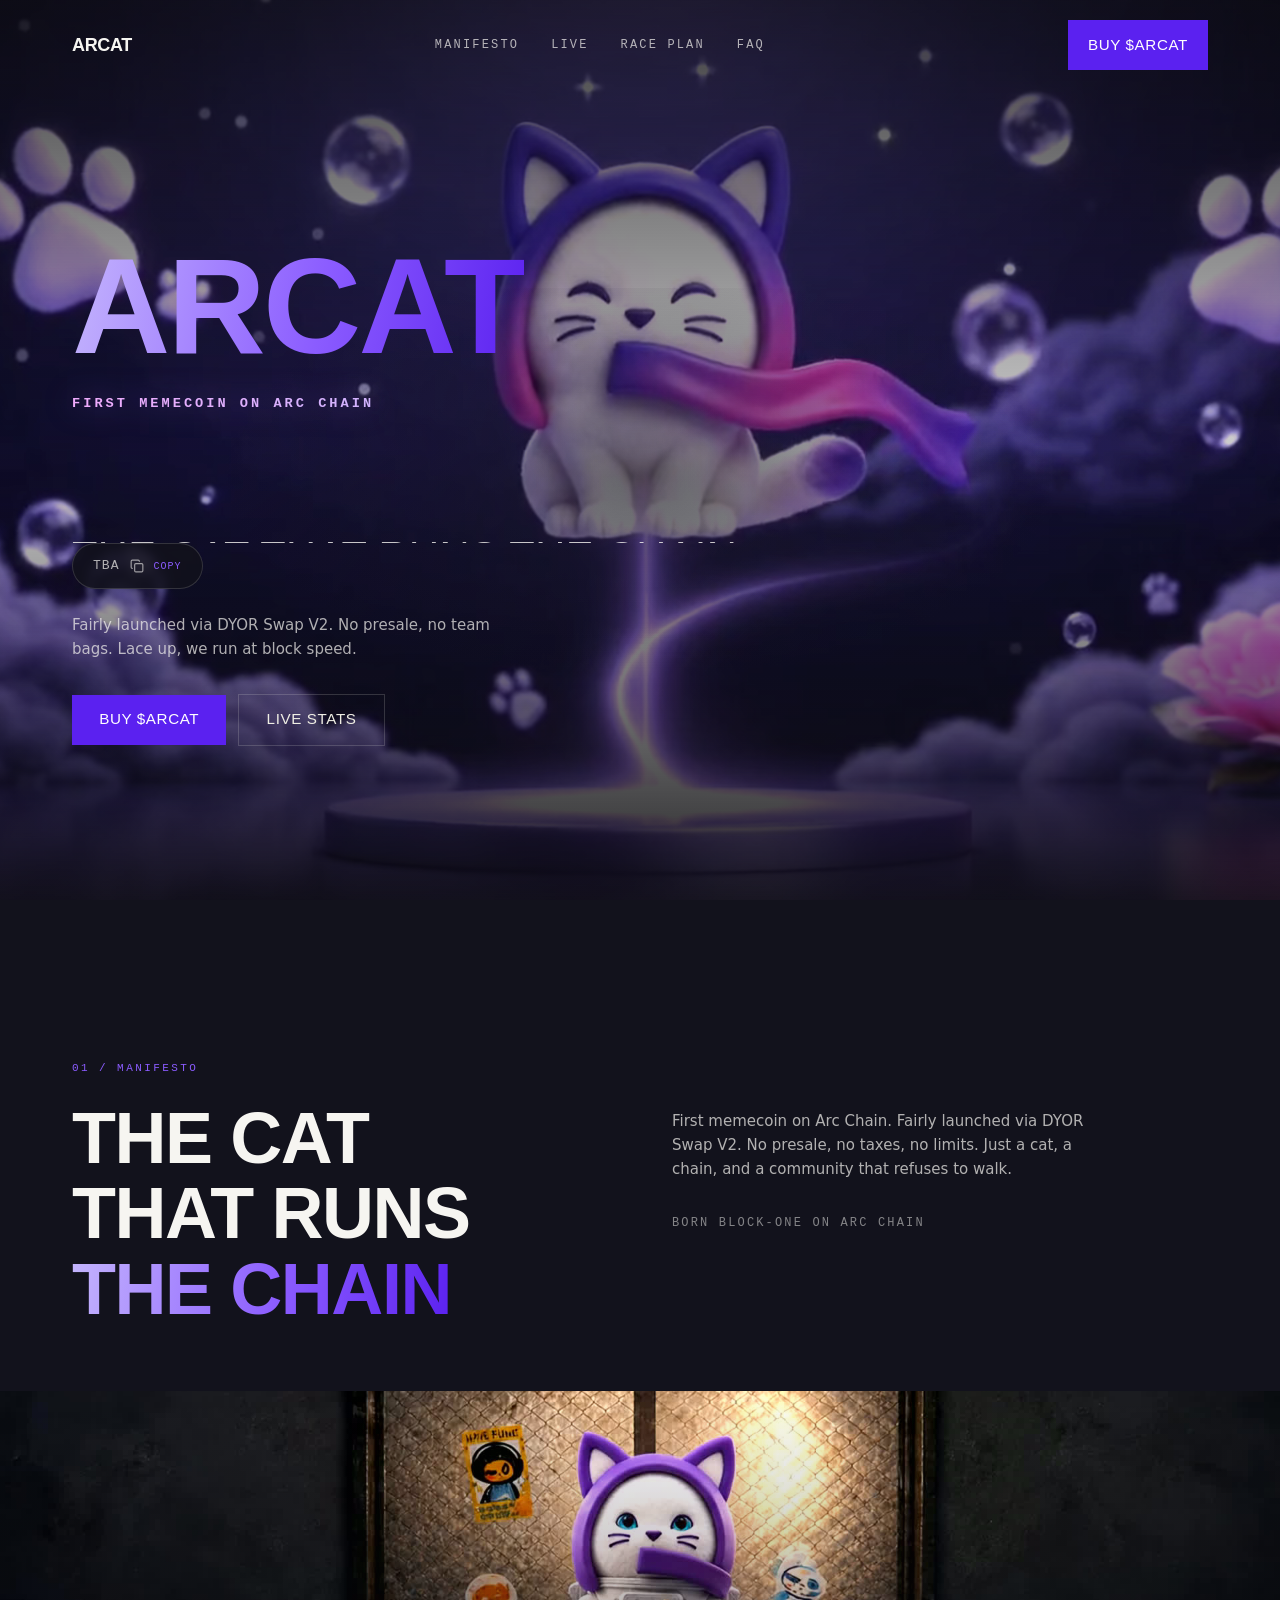
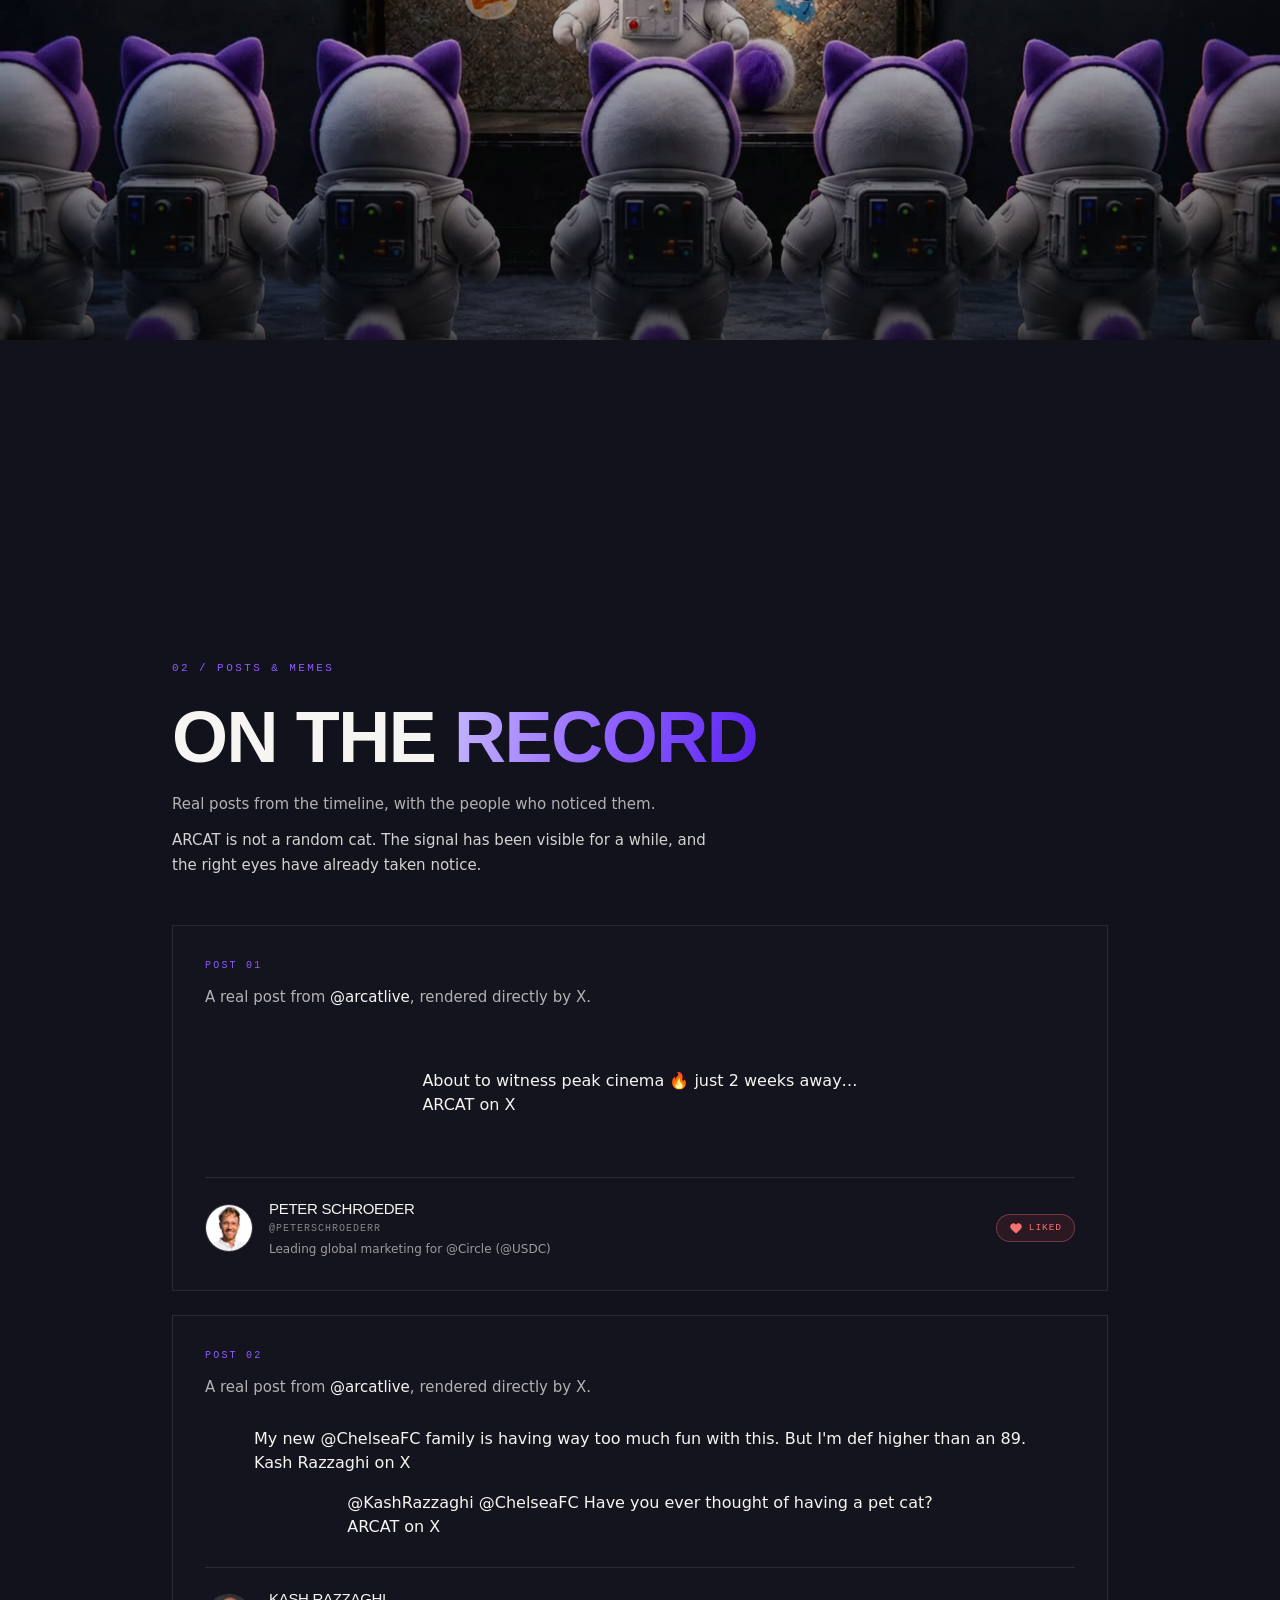
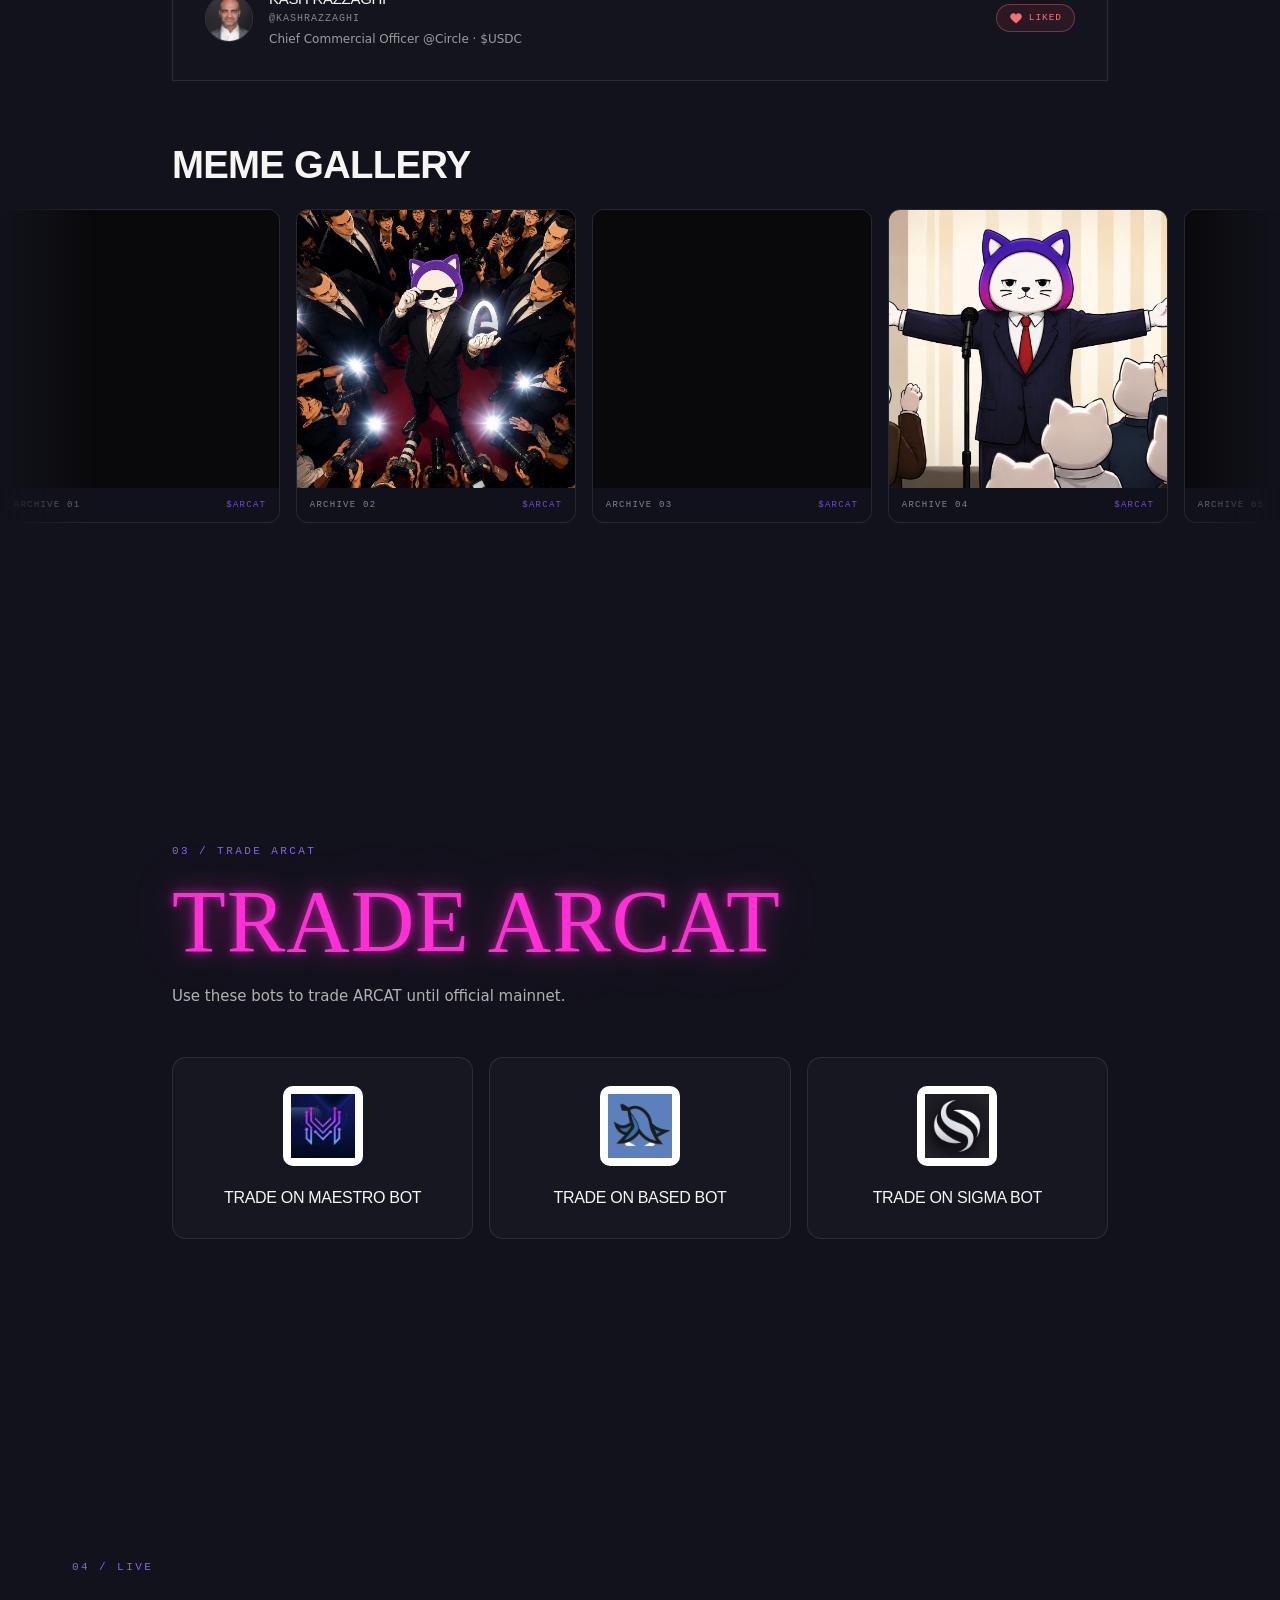
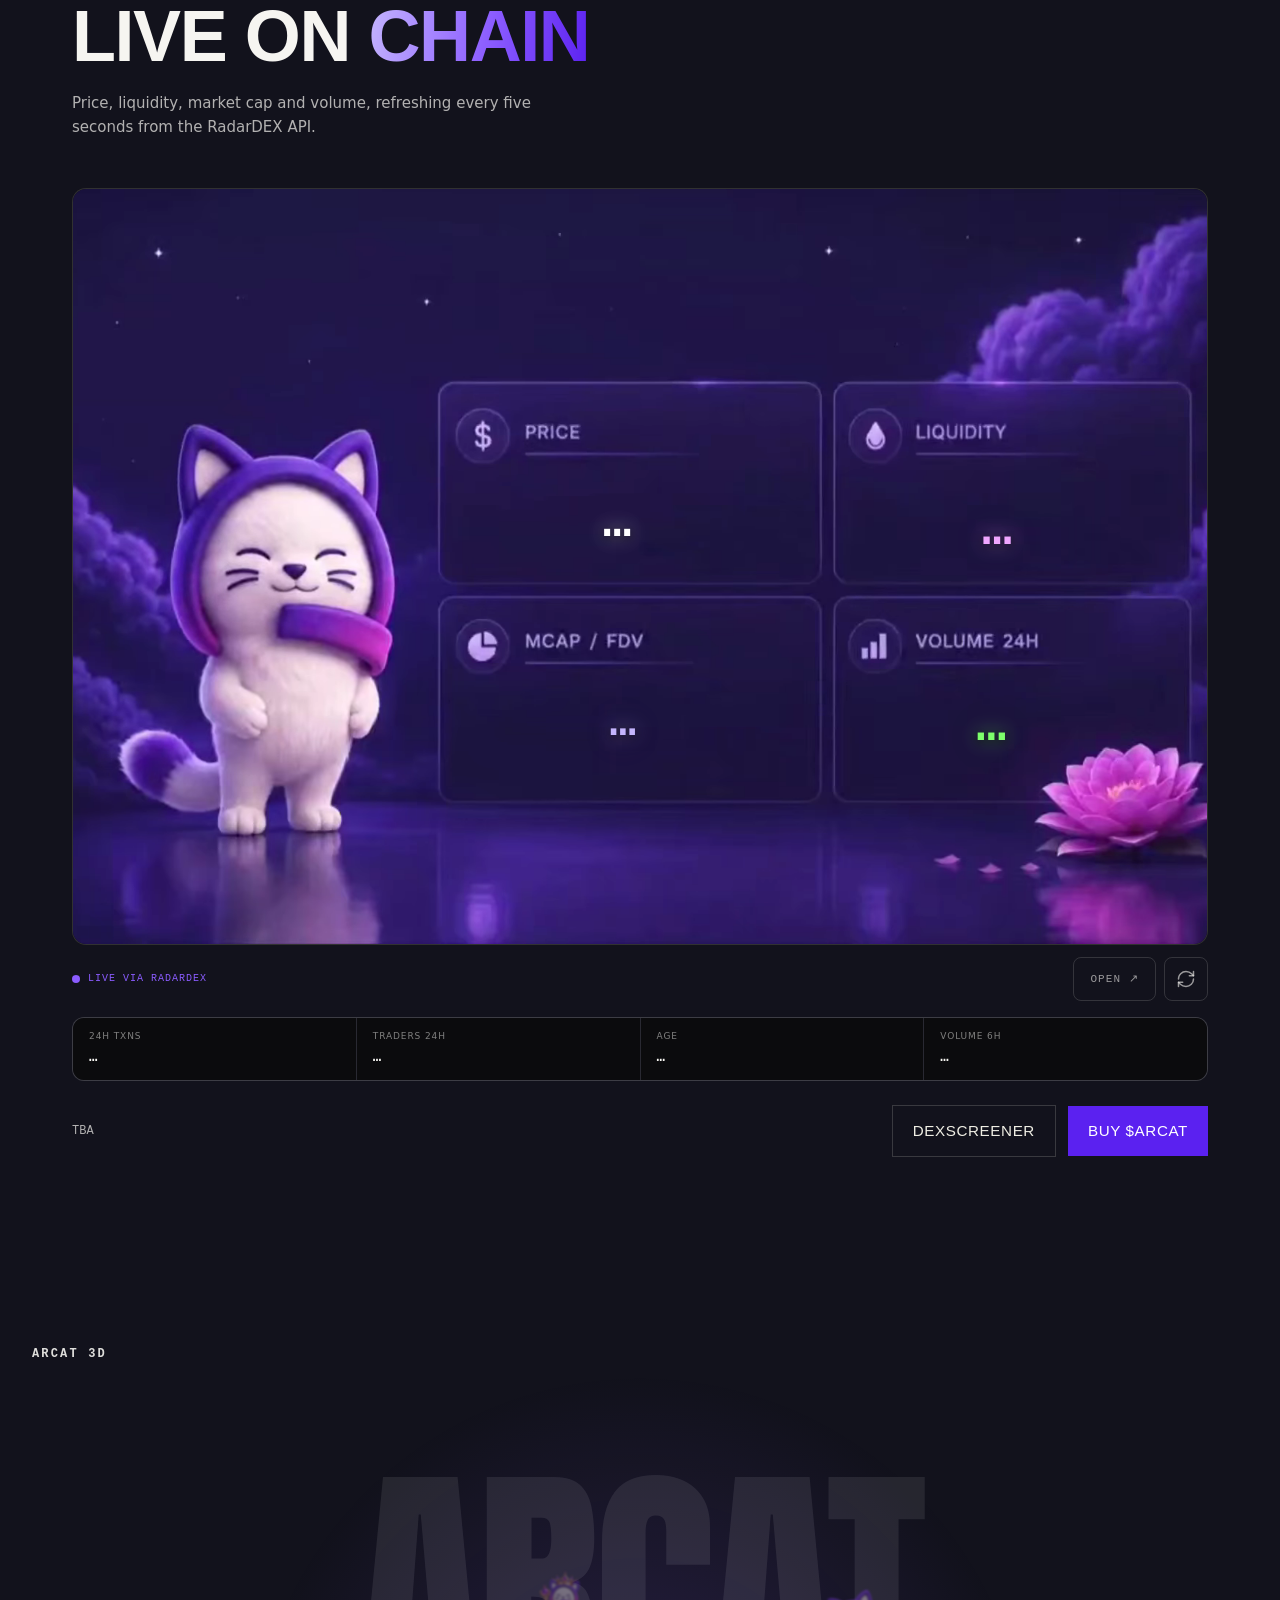
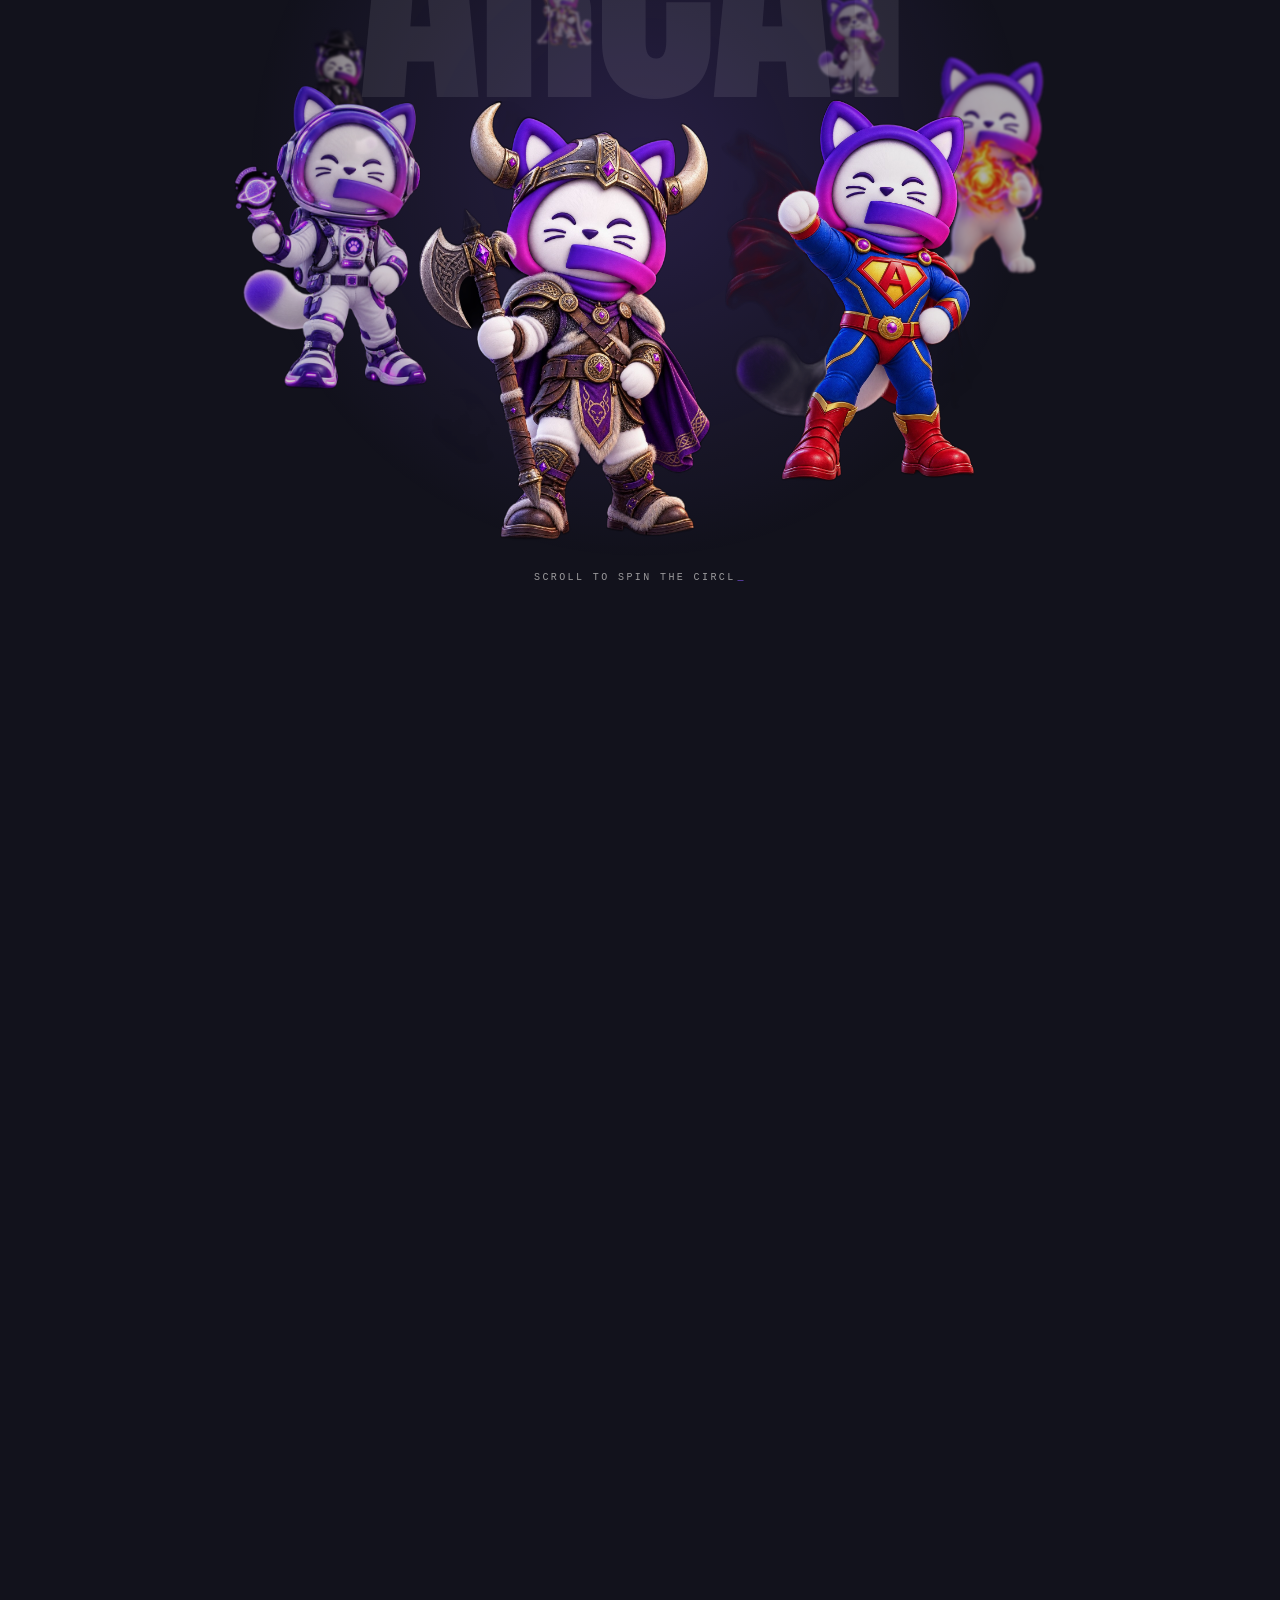
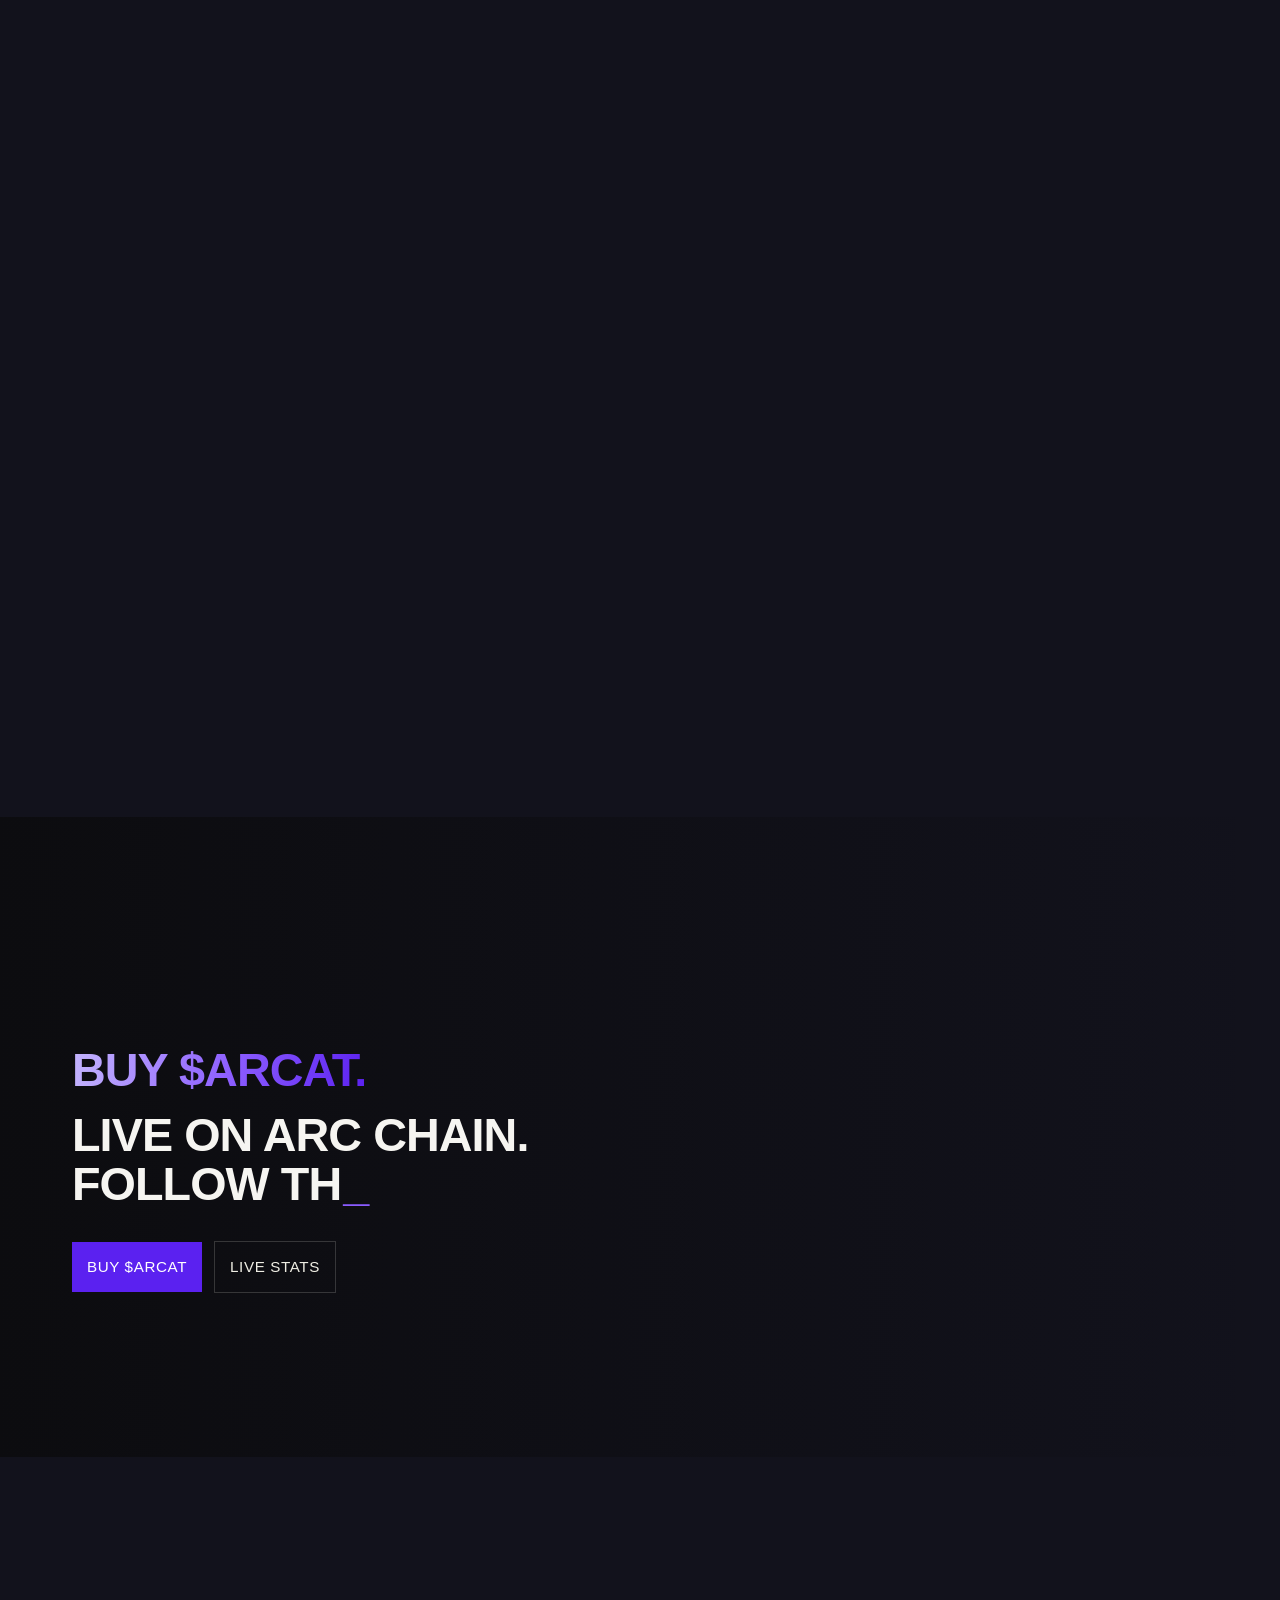
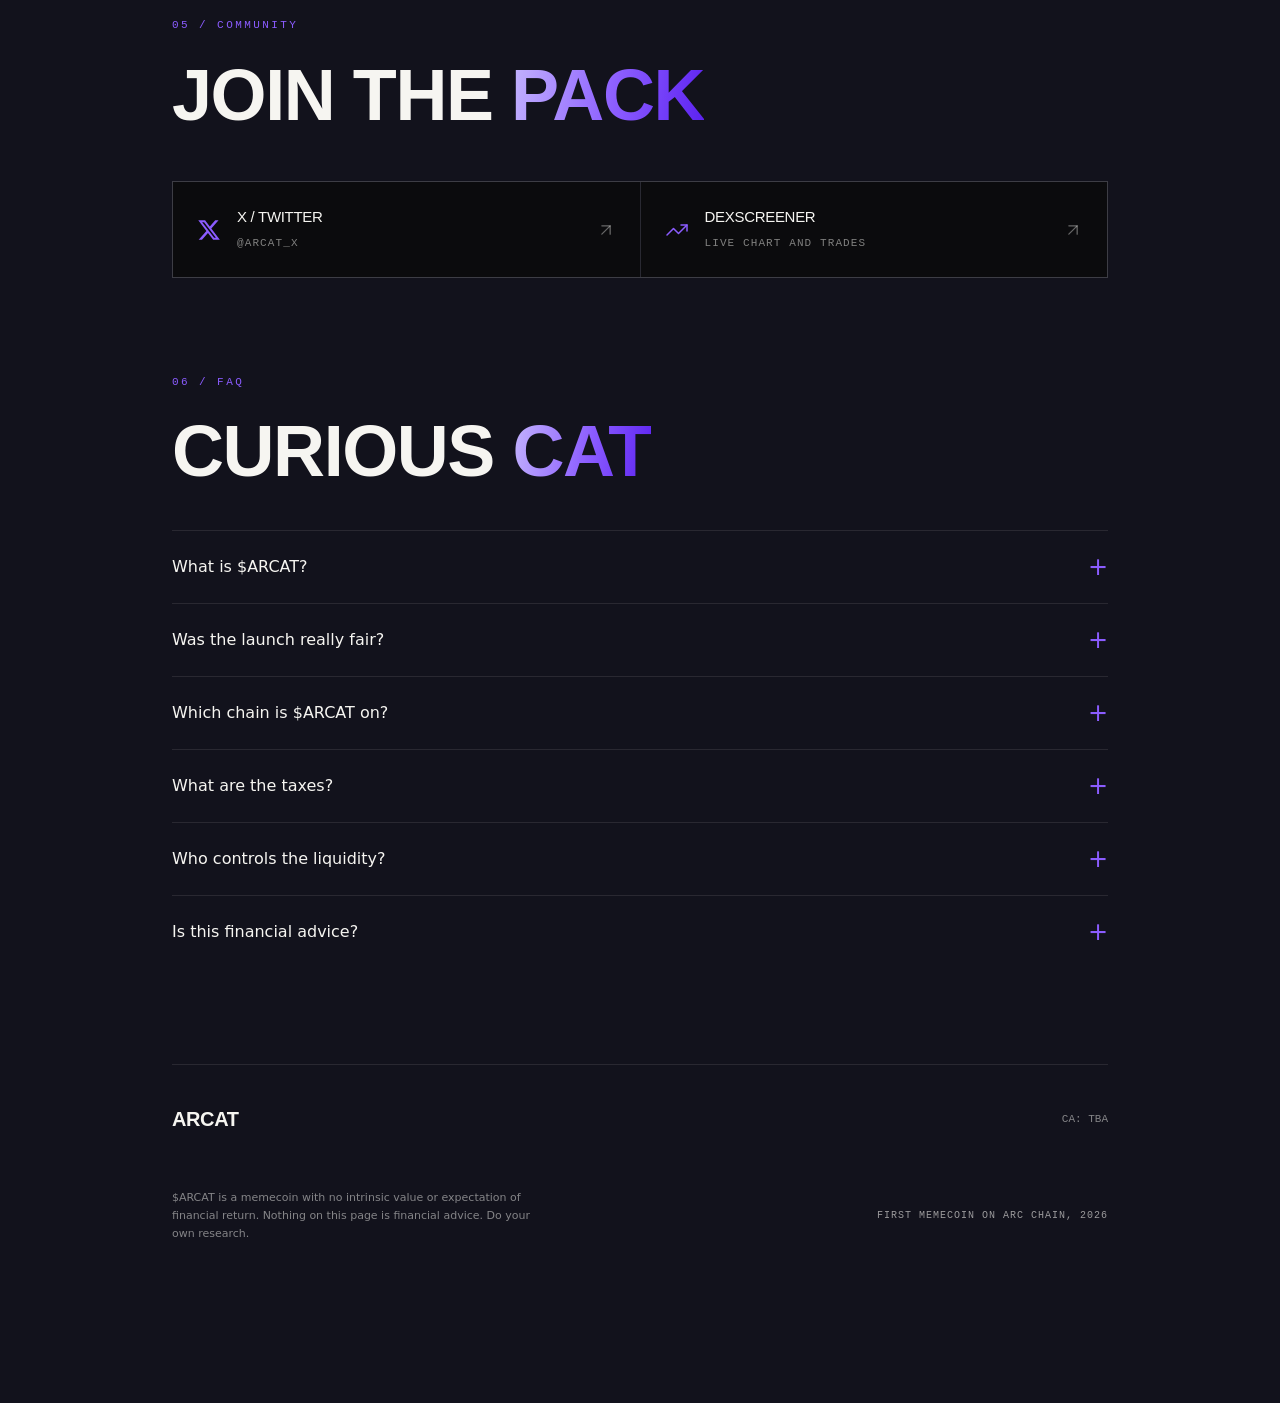
==== commit 860716d0: "update" ====
--- a/index.html
+++ b/index.html
@@ -2,7 +2,7 @@
 <html lang="en">
   <head>
     <meta charset="UTF-8" />
-    <link rel="icon" type="image/png" href="/favicon.png" />
+    <link rel="icon" type="image/jpg" href="/logo.jpg" />
     <meta
       name="viewport"
       content="width=device-width, initial-scale=1.0, viewport-fit=cover"
